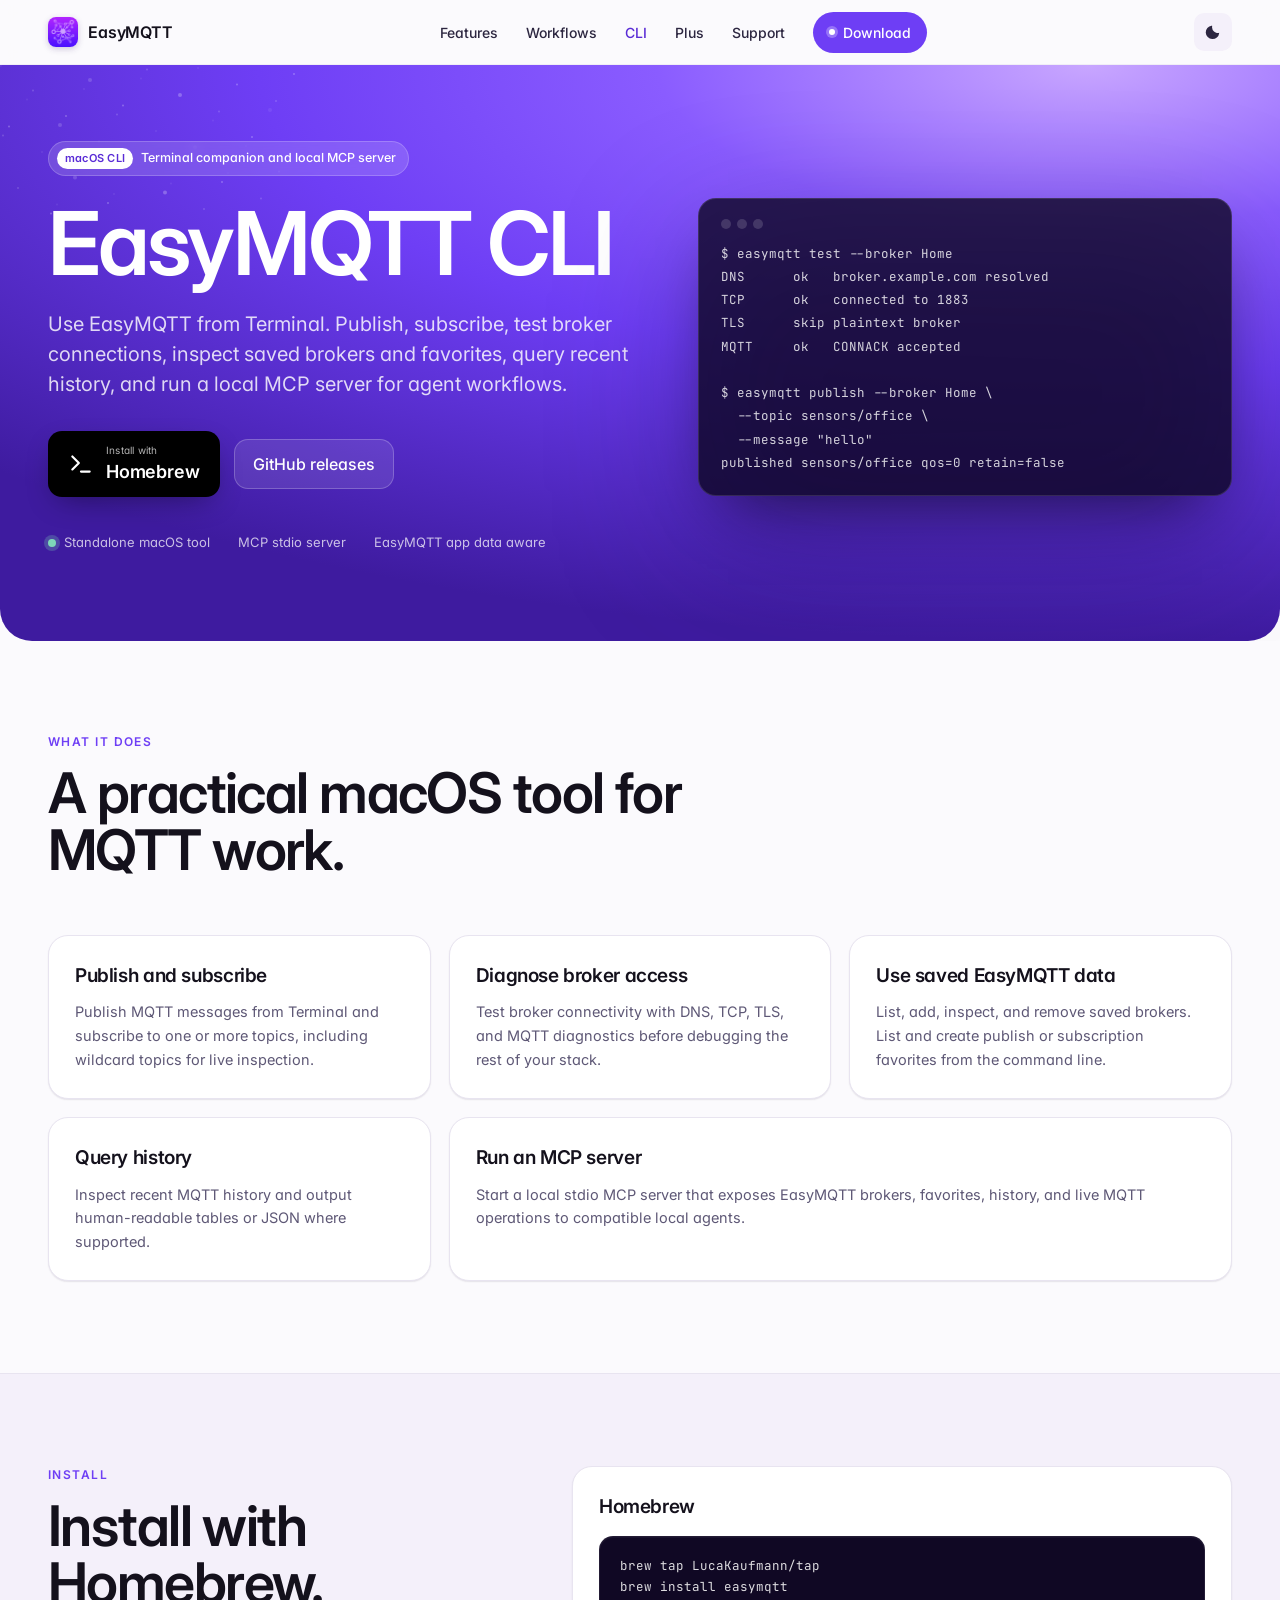
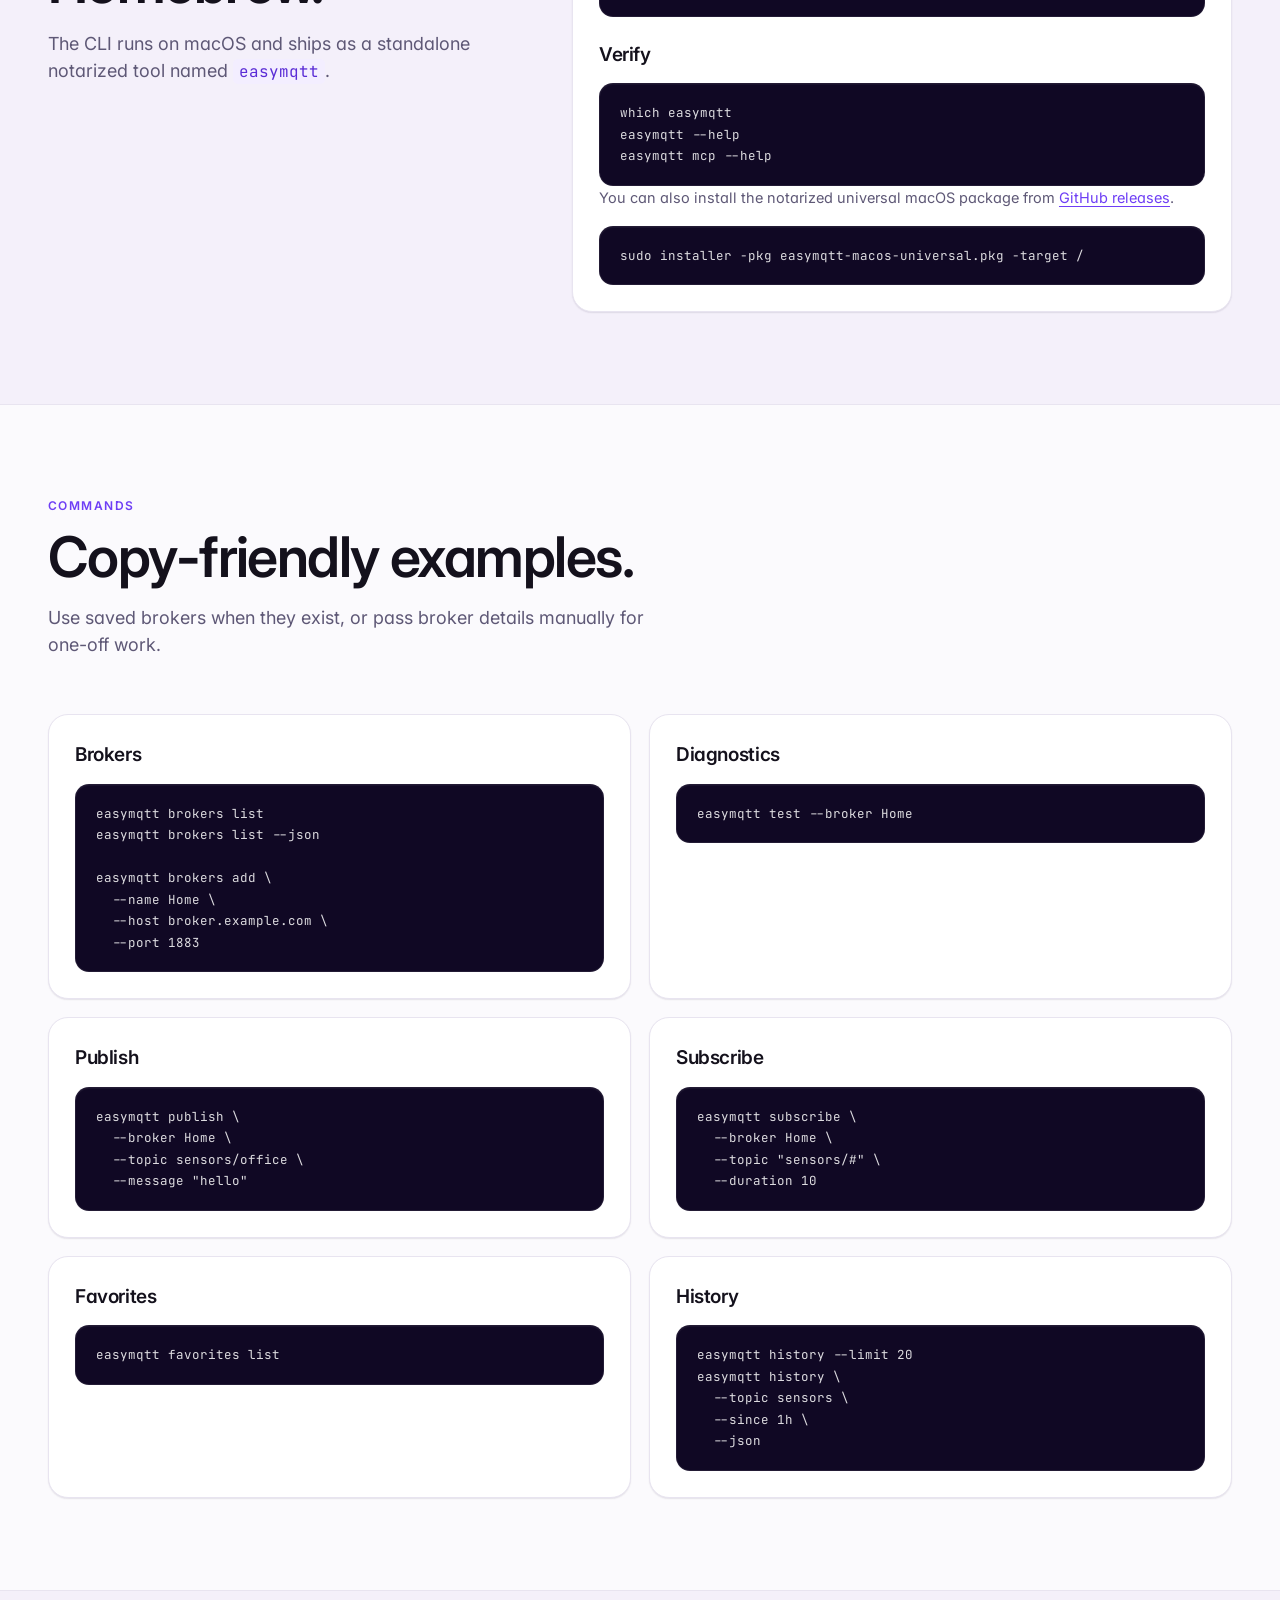
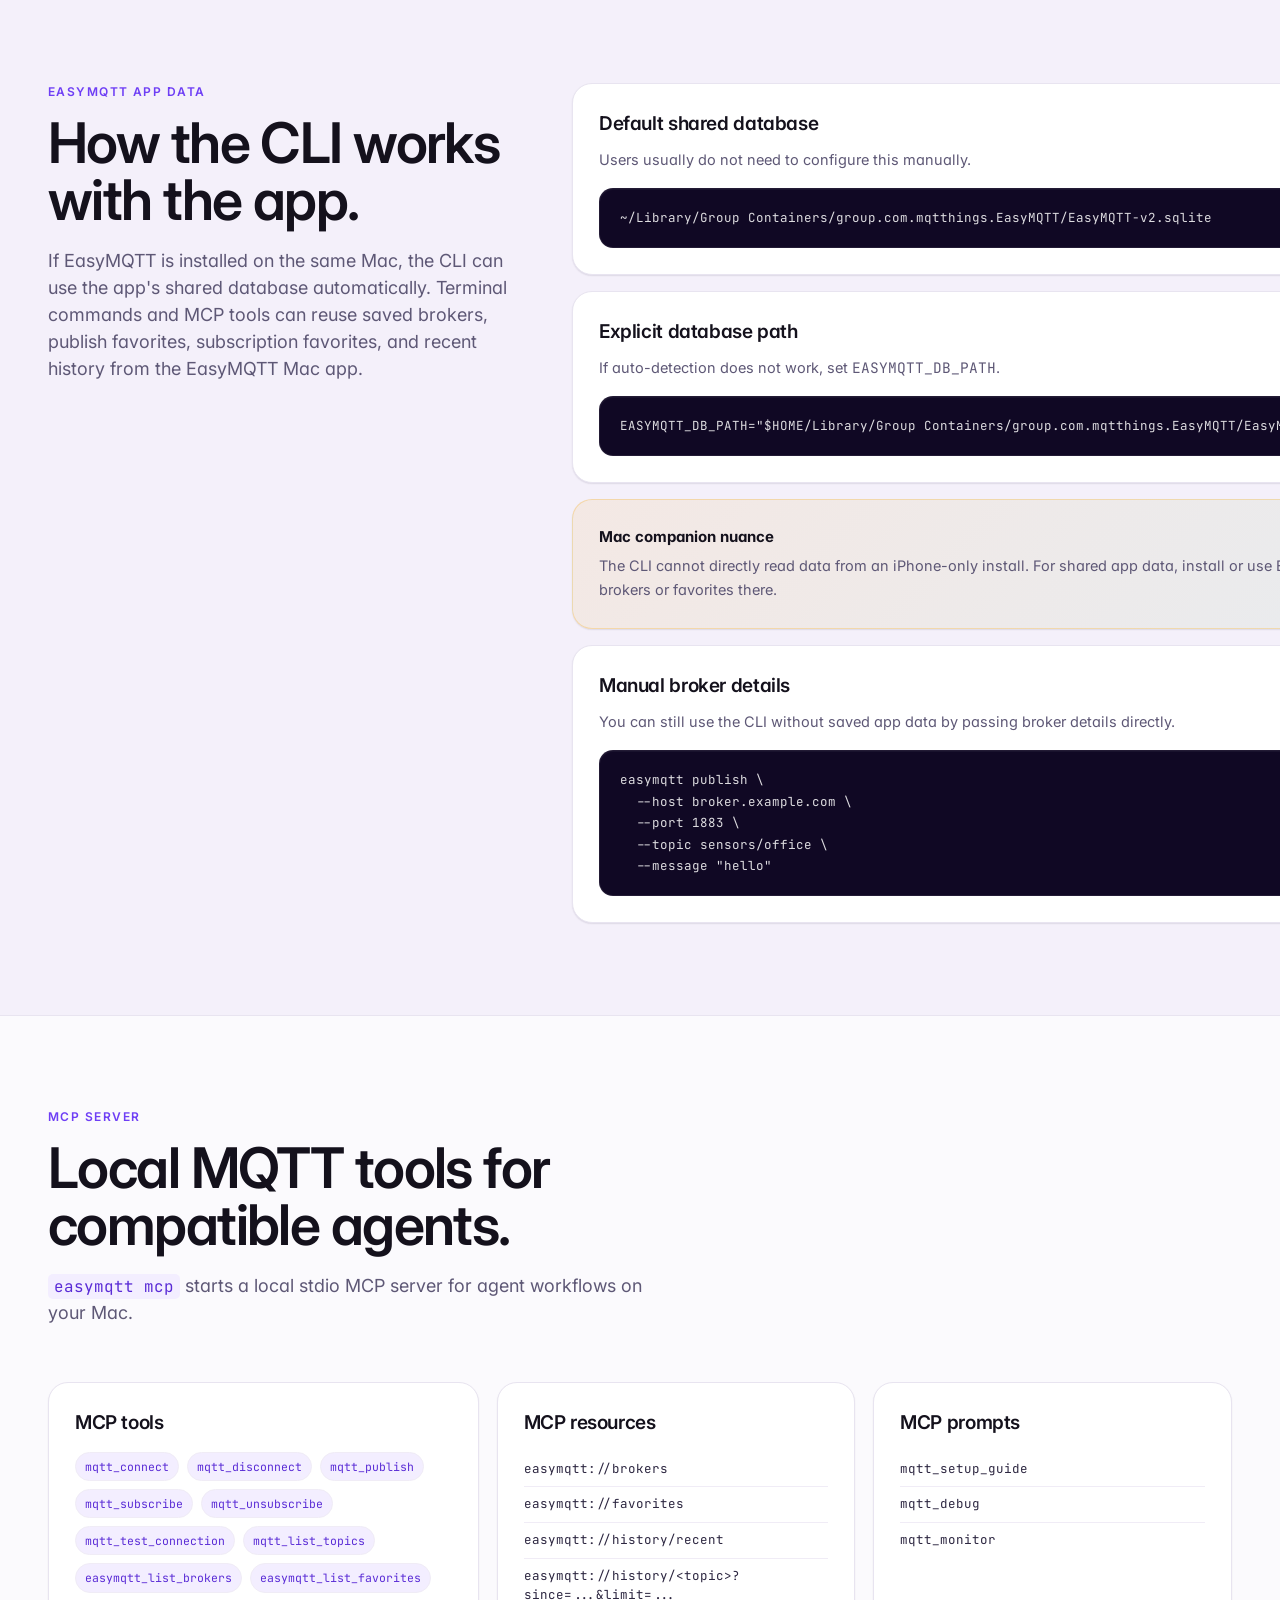
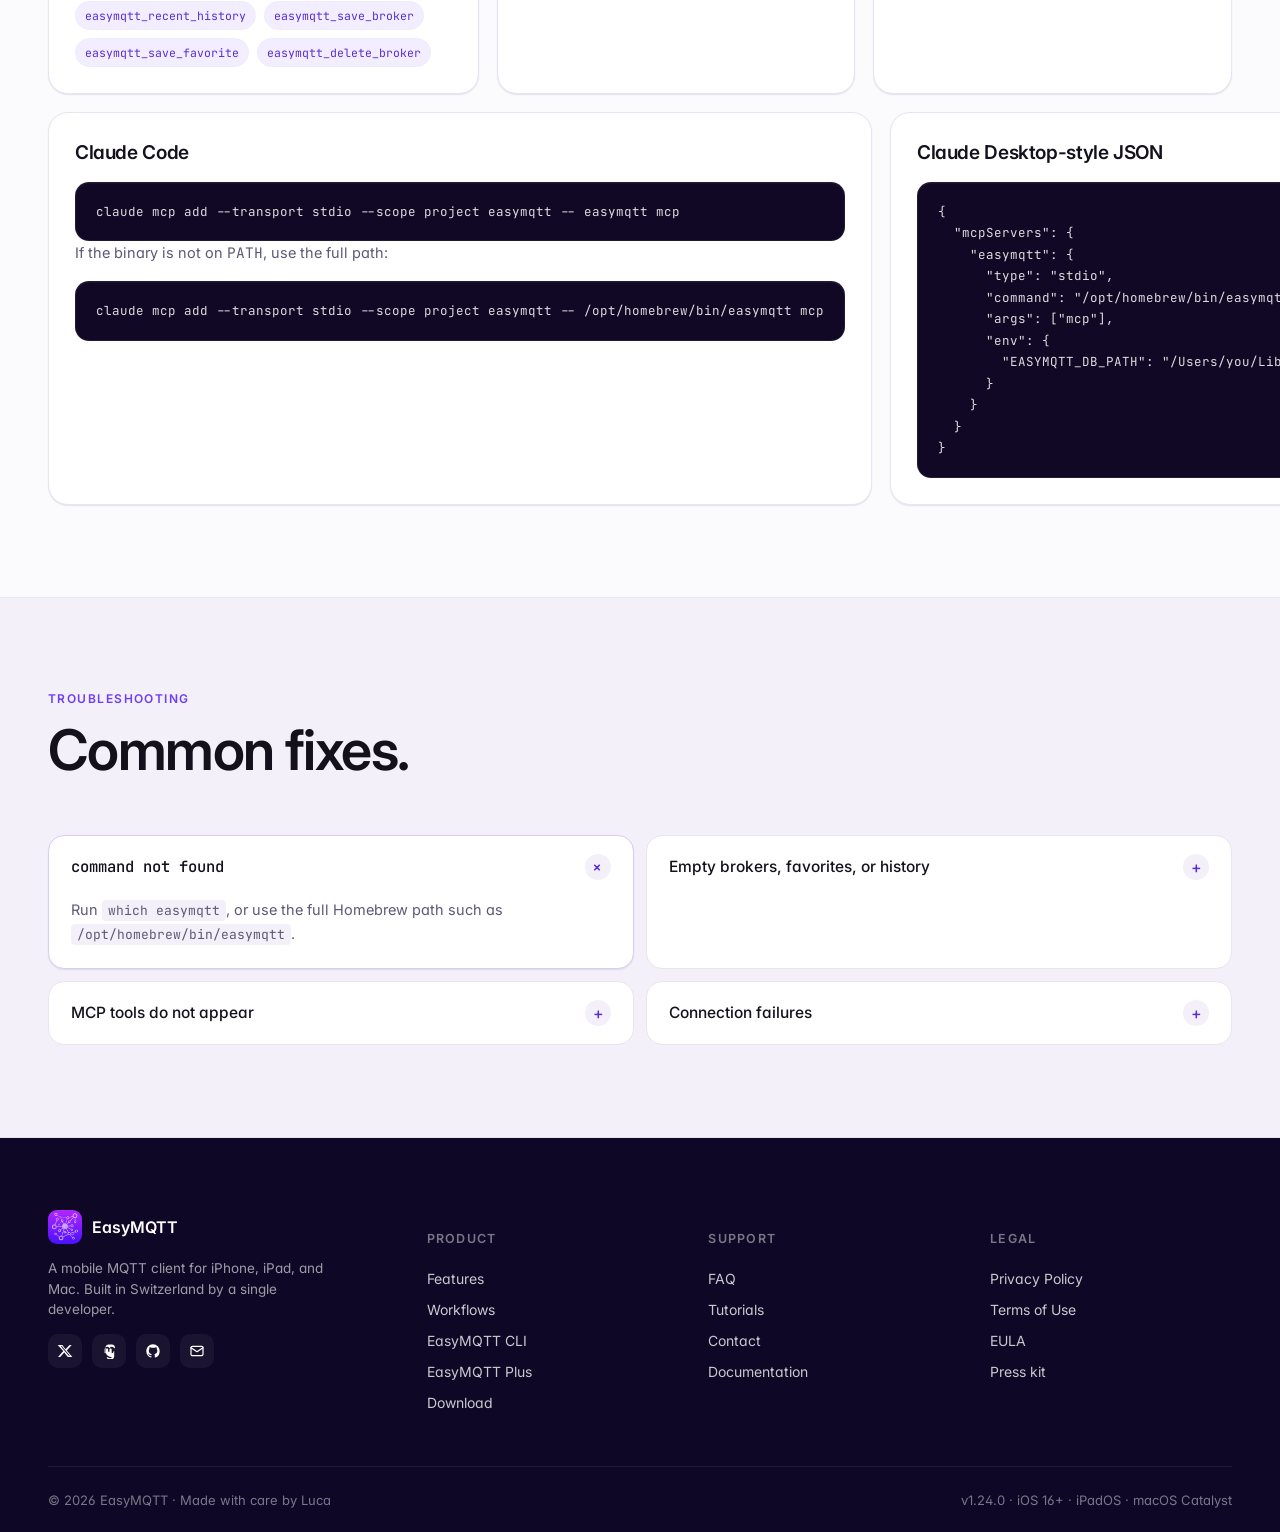
==== cli/index.html @ 59a293ed "Add EasyMQTT CLI page" ====
<!doctype html>
<html lang="en">
<head>
<meta charset="utf-8"/>
<meta name="viewport" content="width=device-width,initial-scale=1"/>
<title>EasyMQTT CLI - Terminal and MCP companion for EasyMQTT</title>
<meta name="description" content="Use EasyMQTT from Terminal on macOS. Install the easymqtt CLI, publish and subscribe, test MQTT brokers, reuse EasyMQTT app data, and run a local MCP server for agent workflows."/>
<meta name="keywords" content="EasyMQTT CLI, easymqtt, MQTT CLI, macOS MQTT command line, MQTT MCP server, Claude MCP, EasyMQTT Mac"/>
<meta name="theme-color" content="#6E3EF5"/>

<meta property="og:title" content="EasyMQTT CLI"/>
<meta property="og:description" content="A macOS command-line companion for EasyMQTT with publish, subscribe, broker diagnostics, app data access, and local MCP server mode."/>
<meta property="og:type" content="website"/>
<meta property="og:url" content="https://easymqtt.app/cli"/>
<meta property="og:image" content="https://easymqtt.app/assets/icon-classic.png"/>
<meta name="twitter:card" content="summary_large_image"/>
<link rel="canonical" href="https://easymqtt.app/cli"/>

<link rel="icon" type="image/png" href="/assets/icon-classic.png"/>
<link rel="apple-touch-icon" href="/assets/icon-classic.png"/>

<link rel="preconnect" href="https://fonts.googleapis.com"/>
<link rel="preconnect" href="https://fonts.gstatic.com" crossorigin/>
<link href="https://fonts.googleapis.com/css2?family=Inter:wght@400;500;600;700&family=Instrument+Serif:ital@0;1&family=JetBrains+Mono:wght@400;500&display=swap" rel="stylesheet"/>

<link rel="stylesheet" href="/styles.css"/>

<script>
  (function(){
    try {
      var saved = localStorage.getItem('emqtt-theme');
      var theme = (saved === 'light' || saved === 'dark')
        ? saved
        : (window.matchMedia && window.matchMedia('(prefers-color-scheme: dark)').matches ? 'dark' : 'light');
      document.documentElement.setAttribute('data-theme', theme);
    } catch (e) {
      document.documentElement.setAttribute('data-theme', 'light');
    }
  })();
</script>

<script type="application/ld+json">
{
  "@context":"https://schema.org",
  "@type":"SoftwareApplication",
  "name":"EasyMQTT CLI",
  "applicationCategory":"DeveloperApplication",
  "operatingSystem":"macOS",
  "url":"https://easymqtt.app/cli",
  "downloadUrl":"https://github.com/LucaKaufmann/easymqtt-cli-releases/releases",
  "softwareHelp":"https://easymqtt.app/cli",
  "isPartOf":{"@type":"SoftwareApplication","name":"EasyMQTT"}
}
</script>
</head>
<body>

<div class="nav">
  <div class="wrap nav-inner">
    <a href="/" class="brand">
      <img src="/assets/icon-classic.png" alt="EasyMQTT"/>
      <span>EasyMQTT</span>
    </a>
    <div class="nav-links" data-nav-links>
      <a href="/#features">Features</a>
      <a href="/#automation">Workflows</a>
      <a href="/cli" aria-current="page">CLI</a>
      <a href="/#plus">Plus</a>
      <a href="/#support">Support</a>
      <a href="https://apps.apple.com/app/easymqtt/id1523099606" class="nav-cta">
        <span class="dot"></span>
        Download
      </a>
    </div>
    <div class="nav-actions">
      <button class="theme-toggle" data-theme-toggle aria-label="Switch theme" title="Switch theme">
        <svg data-icon-sun viewBox="0 0 24 24" fill="none" stroke="currentColor" stroke-width="2" stroke-linecap="round" stroke-linejoin="round"><circle cx="12" cy="12" r="4"/><path d="M12 2v2M12 20v2M4.93 4.93l1.41 1.41M17.66 17.66l1.41 1.41M2 12h2M20 12h2M4.93 19.07l1.41-1.41M17.66 6.34l1.41-1.41"/></svg>
        <svg data-icon-moon viewBox="0 0 24 24" fill="currentColor"><path d="M20.742 13.045a8.088 8.088 0 01-2.077.271c-2.135 0-4.14-.83-5.646-2.336A8.026 8.026 0 0110.73 5.93a7.993 7.993 0 01.21-1.902A.5.5 0 0010.25 3.5a9 9 0 109.994 10.039.5.5 0 00-.502-.494z"/></svg>
      </button>
      <button class="mobile-toggle" data-mobile-toggle aria-label="menu">
        <svg data-icon-menu viewBox="0 0 24 24" fill="none" stroke="currentColor" stroke-width="2" stroke-linecap="round"><path d="M4 7h16M4 12h16M4 17h16"/></svg>
        <svg data-icon-close viewBox="0 0 24 24" fill="none" stroke="currentColor" stroke-width="2" stroke-linecap="round" style="display:none"><path d="M6 6l12 12M6 18L18 6"/></svg>
      </button>
    </div>
  </div>
</div>

<main id="top">
  <section class="hero cli-hero">
    <svg class="hero-stars" data-stars="44" xmlns="http://www.w3.org/2000/svg"></svg>
    <div class="wrap cli-hero-grid">
      <div>
        <div class="eyebrow">
          <span class="pill">macOS CLI</span>
          Terminal companion and local MCP server
        </div>
        <h1>EasyMQTT CLI</h1>
        <p class="hero-sub">
          Use EasyMQTT from Terminal. Publish, subscribe, test broker connections,
          inspect saved brokers and favorites, query recent history, and run a local
          MCP server for agent workflows.
        </p>
        <div class="hero-ctas">
          <a href="#install" class="btn-app-store btn-terminal">
            <svg viewBox="0 0 24 24" fill="none" stroke="currentColor" stroke-width="2" stroke-linecap="round" stroke-linejoin="round"><polyline points="4 17 10 11 4 5"/><line x1="12" y1="19" x2="20" y2="19"/></svg>
            <span>
              <span class="small">Install with</span>
              <span class="big">Homebrew</span>
            </span>
          </a>
          <a href="https://github.com/LucaKaufmann/easymqtt-cli-releases/releases" class="btn-ghost" rel="noopener">GitHub releases</a>
        </div>
        <div class="hero-meta">
          <span><span class="glowdot"></span> Standalone macOS tool</span>
          <span>MCP stdio server</span>
          <span>EasyMQTT app data aware</span>
        </div>
      </div>
      <div class="cli-hero-panel" aria-label="EasyMQTT CLI example">
        <div class="terminal">
          <div class="t-head"><span></span><span></span><span></span></div>
          <pre><code>$ easymqtt test --broker Home
DNS      ok   broker.example.com resolved
TCP      ok   connected to 1883
TLS      skip plaintext broker
MQTT     ok   CONNACK accepted

$ easymqtt publish --broker Home \
  --topic sensors/office \
  --message "hello"
published sensors/office qos=0 retain=false</code></pre>
        </div>
      </div>
    </div>
  </section>

  <section class="cli-section">
    <div class="wrap">
      <div class="section-head">
        <div class="section-kicker">What it does</div>
        <h2 class="section-title">A practical macOS tool for MQTT work.</h2>
      </div>
      <div class="cli-feature-grid">
        <div class="doc-card"><h3>Publish and subscribe</h3><p>Publish MQTT messages from Terminal and subscribe to one or more topics, including wildcard topics for live inspection.</p></div>
        <div class="doc-card"><h3>Diagnose broker access</h3><p>Test broker connectivity with DNS, TCP, TLS, and MQTT diagnostics before debugging the rest of your stack.</p></div>
        <div class="doc-card"><h3>Use saved EasyMQTT data</h3><p>List, add, inspect, and remove saved brokers. List and create publish or subscription favorites from the command line.</p></div>
        <div class="doc-card"><h3>Query history</h3><p>Inspect recent MQTT history and output human-readable tables or JSON where supported.</p></div>
        <div class="doc-card doc-card-wide"><h3>Run an MCP server</h3><p>Start a local stdio MCP server that exposes EasyMQTT brokers, favorites, history, and live MQTT operations to compatible local agents.</p></div>
      </div>
    </div>
  </section>

  <section class="cli-section cli-alt" id="install">
    <div class="wrap cli-two-col">
      <div>
        <div class="section-kicker">Install</div>
        <h2 class="section-title">Install with Homebrew.</h2>
        <p class="section-lede">The CLI runs on macOS and ships as a standalone notarized tool named <code>easymqtt</code>.</p>
      </div>
      <div class="install-card">
        <h3>Homebrew</h3>
        <pre class="code-block"><code>brew tap LucaKaufmann/tap
brew install easymqtt</code></pre>
        <h3>Verify</h3>
        <pre class="code-block"><code>which easymqtt
easymqtt --help
easymqtt mcp --help</code></pre>
        <p>
          You can also install the notarized universal macOS package from
          <a href="https://github.com/LucaKaufmann/easymqtt-cli-releases/releases" rel="noopener">GitHub releases</a>.
        </p>
        <pre class="code-block"><code>sudo installer -pkg easymqtt-macos-universal.pkg -target /</code></pre>
      </div>
    </div>
  </section>

  <section class="cli-section" id="examples">
    <div class="wrap">
      <div class="section-head">
        <div class="section-kicker">Commands</div>
        <h2 class="section-title">Copy-friendly examples.</h2>
        <p class="section-lede">Use saved brokers when they exist, or pass broker details manually for one-off work.</p>
      </div>
      <div class="command-grid">
        <div class="doc-card">
          <h3>Brokers</h3>
          <pre class="code-block"><code>easymqtt brokers list
easymqtt brokers list --json

easymqtt brokers add \
  --name Home \
  --host broker.example.com \
  --port 1883</code></pre>
        </div>
        <div class="doc-card">
          <h3>Diagnostics</h3>
          <pre class="code-block"><code>easymqtt test --broker Home</code></pre>
        </div>
        <div class="doc-card">
          <h3>Publish</h3>
          <pre class="code-block"><code>easymqtt publish \
  --broker Home \
  --topic sensors/office \
  --message "hello"</code></pre>
        </div>
        <div class="doc-card">
          <h3>Subscribe</h3>
          <pre class="code-block"><code>easymqtt subscribe \
  --broker Home \
  --topic "sensors/#" \
  --duration 10</code></pre>
        </div>
        <div class="doc-card">
          <h3>Favorites</h3>
          <pre class="code-block"><code>easymqtt favorites list</code></pre>
        </div>
        <div class="doc-card">
          <h3>History</h3>
          <pre class="code-block"><code>easymqtt history --limit 20
easymqtt history \
  --topic sensors \
  --since 1h \
  --json</code></pre>
        </div>
      </div>
    </div>
  </section>

  <section class="cli-section cli-alt" id="app-data">
    <div class="wrap cli-two-col">
      <div>
        <div class="section-kicker">EasyMQTT app data</div>
        <h2 class="section-title">How the CLI works with the app.</h2>
        <p class="section-lede">
          If EasyMQTT is installed on the same Mac, the CLI can use the app's shared
          database automatically. Terminal commands and MCP tools can reuse saved brokers,
          publish favorites, subscription favorites, and recent history from the EasyMQTT Mac app.
        </p>
      </div>
      <div class="doc-stack">
        <div class="doc-card">
          <h3>Default shared database</h3>
          <p>Users usually do not need to configure this manually.</p>
          <pre class="code-block"><code>~/Library/Group Containers/group.com.mqtthings.EasyMQTT/EasyMQTT-v2.sqlite</code></pre>
        </div>
        <div class="doc-card">
          <h3>Explicit database path</h3>
          <p>If auto-detection does not work, set <code>EASYMQTT_DB_PATH</code>.</p>
          <pre class="code-block"><code>EASYMQTT_DB_PATH="$HOME/Library/Group Containers/group.com.mqtthings.EasyMQTT/EasyMQTT-v2.sqlite" easymqtt brokers list --json</code></pre>
        </div>
        <div class="notice">
          <strong>Mac companion nuance</strong>
          <p>The CLI cannot directly read data from an iPhone-only install. For shared app data, install or use EasyMQTT on the same Mac, open it once, and save brokers or favorites there.</p>
        </div>
        <div class="doc-card">
          <h3>Manual broker details</h3>
          <p>You can still use the CLI without saved app data by passing broker details directly.</p>
          <pre class="code-block"><code>easymqtt publish \
  --host broker.example.com \
  --port 1883 \
  --topic sensors/office \
  --message "hello"</code></pre>
        </div>
      </div>
    </div>
  </section>

  <section class="cli-section" id="mcp">
    <div class="wrap">
      <div class="section-head">
        <div class="section-kicker">MCP server</div>
        <h2 class="section-title">Local MQTT tools for compatible agents.</h2>
        <p class="section-lede"><code>easymqtt mcp</code> starts a local stdio MCP server for agent workflows on your Mac.</p>
      </div>
      <div class="cli-three-col">
        <div class="doc-card">
          <h3>MCP tools</h3>
          <ul class="pill-list">
            <li>mqtt_connect</li>
            <li>mqtt_disconnect</li>
            <li>mqtt_publish</li>
            <li>mqtt_subscribe</li>
            <li>mqtt_unsubscribe</li>
            <li>mqtt_test_connection</li>
            <li>mqtt_list_topics</li>
            <li>easymqtt_list_brokers</li>
            <li>easymqtt_list_favorites</li>
            <li>easymqtt_recent_history</li>
            <li>easymqtt_save_broker</li>
            <li>easymqtt_save_favorite</li>
            <li>easymqtt_delete_broker</li>
          </ul>
        </div>
        <div class="doc-card">
          <h3>MCP resources</h3>
          <ul class="mono-list">
            <li>easymqtt://brokers</li>
            <li>easymqtt://favorites</li>
            <li>easymqtt://history/recent</li>
            <li>easymqtt://history/&lt;topic&gt;?since=...&amp;limit=...</li>
          </ul>
        </div>
        <div class="doc-card">
          <h3>MCP prompts</h3>
          <ul class="mono-list">
            <li>mqtt_setup_guide</li>
            <li>mqtt_debug</li>
            <li>mqtt_monitor</li>
          </ul>
        </div>
      </div>

      <div class="mcp-setup">
        <div class="doc-card">
          <h3>Claude Code</h3>
          <pre class="code-block"><code>claude mcp add --transport stdio --scope project easymqtt -- easymqtt mcp</code></pre>
          <p>If the binary is not on <code>PATH</code>, use the full path:</p>
          <pre class="code-block"><code>claude mcp add --transport stdio --scope project easymqtt -- /opt/homebrew/bin/easymqtt mcp</code></pre>
        </div>
        <div class="doc-card">
          <h3>Claude Desktop-style JSON</h3>
          <pre class="code-block"><code>{
  "mcpServers": {
    "easymqtt": {
      "type": "stdio",
      "command": "/opt/homebrew/bin/easymqtt",
      "args": ["mcp"],
      "env": {
        "EASYMQTT_DB_PATH": "/Users/you/Library/Group Containers/group.com.mqtthings.EasyMQTT/EasyMQTT-v2.sqlite"
      }
    }
  }
}</code></pre>
        </div>
      </div>
    </div>
  </section>

  <section class="cli-section cli-alt" id="troubleshooting">
    <div class="wrap">
      <div class="section-head">
        <div class="section-kicker">Troubleshooting</div>
        <h2 class="section-title">Common fixes.</h2>
      </div>
      <div class="trouble-grid">
        <details class="faq-item" open>
          <summary><span><code>command not found</code></span><span class="plus">+</span></summary>
          <div class="body">Run <code>which easymqtt</code>, or use the full Homebrew path such as <code>/opt/homebrew/bin/easymqtt</code>.</div>
        </details>
        <details class="faq-item">
          <summary><span>Empty brokers, favorites, or history</span><span class="plus">+</span></summary>
          <div class="body">Open EasyMQTT on the Mac and save data there, or set <code>EASYMQTT_DB_PATH</code> to the shared database path.</div>
        </details>
        <details class="faq-item">
          <summary><span>MCP tools do not appear</span><span class="plus">+</span></summary>
          <div class="body">Restart the MCP client or verify the server with that client's MCP status command.</div>
        </details>
        <details class="faq-item">
          <summary><span>Connection failures</span><span class="plus">+</span></summary>
          <div class="body">Run <code>easymqtt test --broker &lt;name&gt;</code> or pass manual broker details with <code>--host</code>, <code>--port</code>, <code>--tls</code>, <code>--username</code>, and <code>--password</code>.</div>
        </details>
      </div>
    </div>
  </section>
</main>

<footer>
  <div class="wrap">
    <div class="foot-grid">
      <div>
        <div class="foot-brand">
          <img src="/assets/icon-classic.png" alt=""/>
          <span>EasyMQTT</span>
        </div>
        <p class="foot-tag">A mobile MQTT client for iPhone, iPad, and Mac. Built in Switzerland by a single developer.</p>
        <div class="socials">
          <a href="#" aria-label="X"><svg viewBox="0 0 24 24" fill="currentColor"><path d="M18.9 3H22l-7.3 8.4L23 21h-6.9l-5.2-6.8L4.7 21H1.6l7.8-9L1 3h7l4.7 6.2L18.9 3zm-1.2 16.2h1.7L7.4 4.7H5.6l12.1 14.5z"/></svg></a>
          <a href="#" aria-label="Mastodon"><svg viewBox="0 0 24 24" fill="currentColor"><path d="M21 7.5c0-3.4-2.2-4.4-2.2-4.4-1.1-.5-3-.7-4.9-.7h0c-2 0-3.8.2-4.9.7 0 0-2.2 1-2.2 4.4v5.4c0 3.3 2 6.6 6.2 7.7 1.3.3 2.5.4 3.2.4-.1.8-.8 1.6-2.3 1.7-1.9.2-3.2-.8-3.4-1.4h-2c.2 1.9 2.1 3.7 5.3 3.7 3.5 0 6-2 6-5V7.5zm-3 7.6h-2v-5c0-1.3-.5-1.9-1.6-1.9s-1.7.7-1.7 2V13h-2V10.2c0-1.3-.6-2-1.7-2s-1.6.6-1.6 1.9v5h-2V10c0-1.3.4-2.4 1-3.2.8-.7 1.7-1.1 2.8-1.1 1.3 0 2.3.5 3 1.5l.5 1 .5-1c.7-1 1.7-1.5 3-1.5 1.2 0 2.1.4 2.8 1.1.7.8 1 1.9 1 3.2z"/></svg></a>
          <a href="#" aria-label="GitHub"><svg viewBox="0 0 24 24" fill="currentColor"><path d="M12 2C6.5 2 2 6.6 2 12.2c0 4.5 2.9 8.3 6.8 9.6.5.1.7-.2.7-.5v-1.7c-2.8.6-3.4-1.4-3.4-1.4-.5-1.2-1.1-1.5-1.1-1.5-.9-.6.1-.6.1-.6 1 .1 1.5 1.1 1.5 1.1.9 1.6 2.4 1.1 3 .9.1-.7.4-1.1.6-1.4-2.2-.3-4.5-1.1-4.5-5 0-1.1.4-2 1-2.7-.1-.3-.4-1.3.1-2.7 0 0 .8-.3 2.8 1a9.4 9.4 0 015 0c1.9-1.3 2.8-1 2.8-1 .5 1.4.2 2.4.1 2.7.6.7 1 1.6 1 2.7 0 3.9-2.3 4.7-4.5 5 .4.3.7.9.7 1.9v2.8c0 .3.2.6.7.5A10.1 10.1 0 0022 12.2C22 6.6 17.5 2 12 2z"/></svg></a>
          <a href="mailto:hello@easymqtt.app" aria-label="Mail"><svg viewBox="0 0 24 24" fill="none" stroke="currentColor" stroke-width="1.8" stroke-linecap="round" stroke-linejoin="round"><rect x="3" y="5" width="18" height="14" rx="2"/><path d="M3 7l9 6 9-6"/></svg></a>
        </div>
      </div>
      <div>
        <h5>Product</h5>
        <a href="/#features">Features</a>
        <a href="/#automation">Workflows</a>
        <a href="/cli">EasyMQTT CLI</a>
        <a href="/#plus">EasyMQTT Plus</a>
        <a href="https://apps.apple.com/app/easymqtt/id1523099606">Download</a>
      </div>
      <div>
        <h5>Support</h5>
        <a href="/#support">FAQ</a>
        <a href="/#support">Tutorials</a>
        <a href="mailto:support@easymqtt.app">Contact</a>
        <a href="#">Documentation</a>
      </div>
      <div>
        <h5>Legal</h5>
        <a href="#">Privacy Policy</a>
        <a href="#">Terms of Use</a>
        <a href="#">EULA</a>
        <a href="#">Press kit</a>
      </div>
    </div>
    <div class="foot-bottom">
      <span>&copy; 2026 EasyMQTT · Made with care by Luca</span>
      <span>v1.24.0 · iOS 16+ · iPadOS · macOS Catalyst</span>
    </div>
  </div>
</footer>

<script>
(function(){
  'use strict';

  document.querySelectorAll('[data-stars]').forEach(function(svg){
    var count = parseInt(svg.getAttribute('data-stars'), 10) || 40;
    var parts = [];
    for (var i = 0; i < count; i++){
      var cx = (i * 73) % 100;
      var cy = (i * 131) % 100;
      var r = (i % 5 === 0) ? 2 : 1;
      var opacity = ((i % 3) * 0.25) + 0.2;
      parts.push('<circle cx="' + cx + '%" cy="' + cy + '%" r="' + r + '" fill="white" opacity="' + opacity + '"/>');
    }
    svg.innerHTML = parts.join('');
  });

  var themeBtn = document.querySelector('[data-theme-toggle]');
  var mobileBtn = document.querySelector('[data-mobile-toggle]');
  var navLinks = document.querySelector('[data-nav-links]');

  if (themeBtn){
    var sunIcon = themeBtn.querySelector('[data-icon-sun]');
    var moonIcon = themeBtn.querySelector('[data-icon-moon]');
    function applyTheme(theme){
      document.documentElement.setAttribute('data-theme', theme);
      try { localStorage.setItem('emqtt-theme', theme); } catch (e) {}
      sunIcon.style.display = theme === 'dark' ? '' : 'none';
      moonIcon.style.display = theme === 'dark' ? 'none' : '';
      var next = theme === 'dark' ? 'light' : 'dark';
      themeBtn.setAttribute('aria-label', 'Switch to ' + next + ' mode');
      themeBtn.setAttribute('title', 'Switch to ' + next + ' mode');
    }
    themeBtn.addEventListener('click', function(){
      var current = document.documentElement.getAttribute('data-theme') || 'light';
      applyTheme(current === 'dark' ? 'light' : 'dark');
    });
    applyTheme(document.documentElement.getAttribute('data-theme') || 'light');
  }

  if (mobileBtn && navLinks){
    var menuIcon = mobileBtn.querySelector('[data-icon-menu]');
    var closeIcon = mobileBtn.querySelector('[data-icon-close]');
    function setMenuOpen(open){
      navLinks.classList.toggle('open', open);
      menuIcon.style.display = open ? 'none' : '';
      closeIcon.style.display = open ? '' : 'none';
    }
    mobileBtn.addEventListener('click', function(){
      setMenuOpen(!navLinks.classList.contains('open'));
    });
    navLinks.addEventListener('click', function(){ setMenuOpen(false); });
  }
})();
</script>

</body>
</html>
---- styles.css ----
/* EasyMQTT promo page */
:root{
  --ink:#14111C;
  --ink-2:#2C2640;
  --muted:#5E5876;
  --muted-2:#8A849E;
  --line:#E8E4F0;
  --line-2:#F0ECF6;
  --bg:#FBFAFD;
  --bg-2:#F4F0FA;
  --card:#FFFFFF;
  --nav-bg: rgba(251,250,253,.72);
  --nav-border: rgba(232,228,240,.6);
  --terminal-bg: rgba(255,255,255,.04);
  --terminal-border: rgba(255,255,255,.1);
  --shortcut-card-bg: #ffffff;
  --purple-50:#F3EEFF;
  --purple-100:#E4D8FF;
  --purple-300:#B59BFF;
  --purple-500:#8A5CFF;
  --purple-600:#6E3EF5;
  --purple-700:#5A2CD6;
  --purple-900:#2E1466;
  --peach:#F2B199;
  --peach-2:#E89077;
  --mint:#7ED7B8;
  --amber:#F5B849;
  --grad-hero: radial-gradient(120% 100% at 85% 0%, #C8A6FF 0%, #8A5CFF 28%, #6E3EF5 54%, #3E1B9F 100%);
  --shadow-sm: 0 1px 2px rgba(26,18,54,.06), 0 1px 1px rgba(26,18,54,.04);
  --shadow-md: 0 8px 24px -12px rgba(46,20,102,.18), 0 2px 6px rgba(46,20,102,.08);
  --shadow-lg: 0 30px 60px -30px rgba(46,20,102,.35), 0 12px 24px -16px rgba(46,20,102,.22);
  --shadow-xl: 0 50px 100px -40px rgba(46,20,102,.55), 0 20px 40px -20px rgba(46,20,102,.3);
  --radius: 18px;
  --radius-sm: 12px;
  --radius-lg: 28px;
}

[data-theme="dark"]{
  --ink:#F2EEFF;
  --ink-2:#D4CCE6;
  --muted:#9C95B5;
  --muted-2:#7B748F;
  --line:#2A2140;
  --line-2:#20183A;
  --bg:#0B0718;
  --bg-2:#140B2A;
  --card:#160D2E;
  --nav-bg: rgba(11,7,24,.72);
  --nav-border: rgba(42,33,64,.6);
  --purple-50:#241344;
  --terminal-bg: rgba(255,255,255,.03);
  --terminal-border: rgba(255,255,255,.08);
  --shortcut-card-bg: #1C1339;
  --shadow-sm: 0 1px 2px rgba(0,0,0,.3), 0 1px 1px rgba(0,0,0,.2);
  --shadow-md: 0 8px 24px -12px rgba(0,0,0,.5), 0 2px 6px rgba(0,0,0,.3);
  --shadow-lg: 0 30px 60px -30px rgba(0,0,0,.7), 0 12px 24px -16px rgba(0,0,0,.5);
}
[data-theme="dark"] .nav{background: var(--nav-bg); border-bottom-color: var(--nav-border)}
[data-theme="dark"] .feat,
[data-theme="dark"] .case,
[data-theme="dark"] .article-card,
[data-theme="dark"] .faq-item,
[data-theme="dark"] .support-side,
[data-theme="dark"] .post{background: var(--card); border-color: var(--line)}
[data-theme="dark"] .feat:hover,
[data-theme="dark"] .article-card:hover,
[data-theme="dark"] .post:hover{border-color:#3A2A60}
[data-theme="dark"] .faq-item[open]{border-color:#3A2A60}
[data-theme="dark"] .faq-item summary .plus{background: var(--bg-2); color:var(--purple-300)}
[data-theme="dark"] .faq-item .body code,
[data-theme="dark"] .article-card code{background: var(--bg-2); color: var(--purple-300)}
[data-theme="dark"] .features,
[data-theme="dark"] .usecases,
[data-theme="dark"] .blog,
[data-theme="dark"] .plus{background: var(--bg)}
[data-theme="dark"] .support{background: var(--bg-2)}
[data-theme="dark"] .platforms{background: var(--bg-2); border-color: var(--line)}
[data-theme="dark"] .strip{background: var(--card); border-color: var(--line)}
[data-theme="dark"] .stats{background: var(--bg); border-color: var(--line)}
[data-theme="dark"] .stat .num{color: var(--ink)}
[data-theme="dark"] .support-tabs{background: var(--card); border-color: var(--line)}
[data-theme="dark"] .support-tabs button.active{background: var(--purple-600); color:#fff}
[data-theme="dark"] .feat-phone{border-color: var(--line); background:#000}
[data-theme="dark"] .shortcut-card{background: var(--shortcut-card-bg); color: var(--ink)}
[data-theme="dark"] .shortcut-card .sub{color: var(--muted)}
[data-theme="dark"] .support-side .row{border-color: var(--line-2)}
[data-theme="dark"] .support-side .row .ico{background: var(--bg-2); color: var(--purple-300)}
[data-theme="dark"] .case .ico{background: var(--bg-2); color: var(--purple-300)}
[data-theme="dark"] .post .chip{background: var(--bg-2); color: var(--purple-300)}
[data-theme="dark"] .section-kicker{color: var(--purple-300)}
[data-theme="dark"] .case ul li{border-color: var(--line-2)}
[data-theme="dark"] .case ul li span:last-child{color: var(--muted-2)}
[data-theme="dark"] .plus-card{
  background: linear-gradient(135deg, #1E1240 0%, #3B1E2A 100%);
  border-color: var(--line);
}
[data-theme="dark"] .plus-card .sub{color: var(--ink-2)}
[data-theme="dark"] .plus-list .item svg{color: var(--purple-300)}
[data-theme="dark"] .plus-list .item span{color: var(--muted)}
[data-theme="dark"] .nav-links a{color: var(--ink-2)}
[data-theme="dark"] .nav-links a:hover{color: var(--purple-300)}
[data-theme="dark"] .tweaks{background: var(--card); border-color: var(--line); color: var(--ink)}
[data-theme="dark"] .tweaks h4 button,
[data-theme="dark"] .tweaks select{background: var(--bg-2); color: var(--ink); border-color: var(--line)}
[data-theme="dark"] .swatch{border-color: var(--card); box-shadow:0 0 0 1px var(--line)}
[data-theme="dark"] .swatch.active{box-shadow:0 0 0 2px var(--purple-300)}
[data-theme="dark"] .btn-ghost{background: var(--card); color: var(--ink); border-color: var(--line)}
[data-theme="dark"] .mobile-toggle{background: var(--bg-2); color: var(--ink)}
[data-theme="dark"] .nav-links.open{background: var(--card); border-bottom-color: var(--line)}
[data-theme="dark"] .theme-toggle{background: var(--bg-2); color: var(--ink); border-color: var(--line)}
[data-theme="dark"] body{color-scheme: dark}

*{box-sizing:border-box}
html,body{margin:0;padding:0}
html{scroll-behavior:smooth}
body{
  font-family: 'Inter', -apple-system, BlinkMacSystemFont, 'Segoe UI', sans-serif;
  background: var(--bg);
  color: var(--ink);
  -webkit-font-smoothing: antialiased;
  font-feature-settings: "ss01","cv11";
  line-height: 1.5;
  overflow-x: hidden;
}

a{color:inherit;text-decoration:none}
button{font-family:inherit;cursor:pointer;border:0;background:none;color:inherit}

.mono{font-family:'JetBrains Mono', ui-monospace, 'SF Mono', Menlo, monospace;}

/* Display type */
.display{
  font-family: 'Instrument Serif', 'Instrument Sans', Inter, serif;
  font-weight: 400;
  letter-spacing: -0.02em;
  line-height: 0.98;
}
h1,h2,h3,h4{margin:0;letter-spacing:-0.02em;}
h1{font-weight:600;line-height:1.04}
h2{font-weight:600;line-height:1.08}
h3{font-weight:600}

/* Layout */
.wrap{max-width:1240px;margin:0 auto;padding:0 28px}
@media (max-width:640px){.wrap{padding:0 18px}}

/* NAV */
.nav{
  position:sticky; top:0; z-index:50;
  backdrop-filter: blur(18px) saturate(140%);
  -webkit-backdrop-filter: blur(18px) saturate(140%);
  background: rgba(251,250,253,.72);
  border-bottom: 1px solid rgba(232,228,240,.6);
}
.nav-inner{display:flex;align-items:center;justify-content:space-between;height:64px}
.brand{display:flex;align-items:center;gap:10px;font-weight:600;font-size:16px;letter-spacing:-0.01em}
.brand img{width:30px;height:30px;border-radius:8px;box-shadow:0 2px 6px rgba(46,20,102,.22)}
.nav-links{display:flex;gap:28px;align-items:center}
.nav-links a{font-size:14px;color:var(--ink-2);font-weight:500}
.nav-links a:hover{color:var(--purple-700)}
.nav-cta{
  display:inline-flex;align-items:center;gap:8px;
  background:var(--purple-600); color:#fff !important; padding:10px 16px;
  border-radius: 999px; font-size:13.5px; font-weight:600;
  transition: transform .15s ease, background .15s ease;
}
.nav-cta:hover{background:var(--purple-700);transform:translateY(-1px)}
.nav-cta .dot{width:6px;height:6px;border-radius:50%;background:#fff;box-shadow:0 0 0 3px rgba(255,255,255,.28)}
.mobile-toggle{display:none}
.nav-actions{display:flex;align-items:center;gap:8px}
.theme-toggle{
  display:inline-flex;align-items:center;justify-content:center;
  width:38px;height:38px;border-radius:10px;
  background:var(--bg-2);color:var(--ink-2);
  border:1px solid transparent;
  transition: all .18s ease;
  cursor:pointer;
}
.theme-toggle:hover{color:var(--purple-700);transform:translateY(-1px)}
.theme-toggle svg{width:18px;height:18px}
[data-theme="dark"] .theme-toggle:hover{color:var(--purple-300)}
@media (max-width:820px){
  .nav-links{display:none}
  .nav-links.open{display:flex;position:absolute;top:64px;left:0;right:0;background:#fff;flex-direction:column;padding:16px 24px;border-bottom:1px solid var(--line);gap:14px}
  .mobile-toggle{display:inline-flex;align-items:center;justify-content:center;width:38px;height:38px;border-radius:10px;background:var(--bg-2)}
}

/* HERO */
.hero{
  position:relative;
  background: var(--grad-hero);
  color:#fff;
  padding: 64px 0 100px;
  overflow: hidden;
  border-bottom-left-radius: 32px;
  border-bottom-right-radius: 32px;
}
.hero-stars{position:absolute;inset:0;pointer-events:none;opacity:.35;mix-blend-mode:screen}
.hero-grid{
  display:grid; grid-template-columns: 1.05fr 1fr; gap: 48px; align-items:center;
}
@media (max-width:960px){.hero-grid{grid-template-columns:1fr;gap:48px}}

.eyebrow{
  display:inline-flex;align-items:center;gap:8px;
  background:rgba(255,255,255,.14); backdrop-filter: blur(6px);
  padding:6px 12px 6px 8px; border-radius:999px;
  font-size:12.5px; font-weight:500; letter-spacing:0;
  border:1px solid rgba(255,255,255,.2);
}
.eyebrow .pill{background:#fff;color:var(--purple-700);padding:2px 8px;border-radius:999px;font-weight:600;font-size:11px;letter-spacing:.02em;white-space:nowrap}

.hero h1{
  font-size: clamp(44px, 7vw, 88px);
  font-weight: 600;
  letter-spacing:-0.035em;
  margin: 22px 0 18px;
}
.hero h1 .serif{
  font-family:'Instrument Serif', serif;
  font-weight:400;
  font-style:italic;
  letter-spacing:-0.01em;
}
.hero-sub{font-size: clamp(17px, 1.6vw, 20px); color:rgba(255,255,255,.82); max-width: 520px; margin-bottom: 32px}

.hero-ctas{display:flex;gap:14px;align-items:center;flex-wrap:wrap}
.btn-app-store{
  display:inline-flex;align-items:center;gap:12px;
  background:#000;color:#fff;padding:12px 20px;border-radius:14px;
  box-shadow: 0 10px 30px -10px rgba(0,0,0,.45);
  transition: transform .15s ease;
}
.btn-app-store:hover{transform:translateY(-1px)}
.btn-app-store svg{width:26px;height:26px}
.btn-app-store .small{font-size:10px;display:block;color:rgba(255,255,255,.7);letter-spacing:.02em}
.btn-app-store .big{font-size:18px;font-weight:600;letter-spacing:-0.01em}
.btn-ghost{
  display:inline-flex;align-items:center;gap:8px;
  padding:12px 18px; border-radius:14px;
  background: rgba(255,255,255,.1); color:#fff;
  border:1px solid rgba(255,255,255,.22);
  font-weight:500;
}
.btn-ghost:hover{background:rgba(255,255,255,.16)}
.btn-ghost svg{width:16px;height:16px;flex-shrink:0}
.btn-ghost-sm{padding:10px 16px;font-size:13.5px;border-radius:12px}
.btn-ghost-sm svg{width:14px;height:14px}
.nav-cta svg, .arrow-sm svg{width:14px;height:14px}
.arrow-sm{display:inline-flex;align-items:center}

.hero-meta{display:flex;gap:28px;margin-top:36px;color:rgba(255,255,255,.72);font-size:13px;flex-wrap:wrap}
.hero-meta span{display:inline-flex;align-items:center;gap:8px}
.hero-meta svg{width:14px;height:14px}

/* Hero visual */
.hero-visual{position:relative;min-height:520px}
.phone-float{
  position:relative; width: 100%; max-width: 360px; margin: 0 auto;
  filter: drop-shadow(0 50px 80px rgba(20,10,60,.45));
}
.phone-float img{width:100%;display:block}
.ticker-card{
  position:absolute;
  background:rgba(20,10,50,.55);
  backdrop-filter: blur(14px) saturate(140%);
  -webkit-backdrop-filter: blur(14px) saturate(140%);
  border: 1px solid rgba(255,255,255,.12);
  border-radius: 16px;
  padding: 14px 16px;
  color:#fff;
  font-size: 12px;
  box-shadow: 0 20px 40px -20px rgba(0,0,0,.5);
  min-width: 260px;
}
.ticker-card .t-row{display:flex;justify-content:space-between;align-items:baseline;gap:14px}
.ticker-card .t-topic{font-family:'JetBrains Mono',monospace;font-size:11.5px;color:rgba(255,255,255,.75)}
.ticker-card .t-val{font-weight:600;font-size:14px;color:#fff}
.ticker-card .t-label{font-size:10.5px;color:rgba(255,255,255,.6);letter-spacing:.06em;text-transform:uppercase;margin-bottom:6px;display:flex;align-items:center;gap:6px}
.ticker-card .live{width:6px;height:6px;border-radius:50%;background:#7ED7B8;box-shadow:0 0 0 3px rgba(126,215,184,.25);animation:pulse 1.4s ease-in-out infinite}
@keyframes pulse{0%,100%{opacity:1}50%{opacity:.35}}

.hero-float-1{top:8%;left:-8%}
.hero-float-2{bottom:12%;right:-6%}
.hero-float-3{top:48%;right:-18%}
@media (max-width:960px){
  .hero-float-1{left:-4%}
  .hero-float-2{right:-4%;bottom:2%}
  .hero-float-3{display:none}
}

/* Press / social proof strip */
.strip{
  background:#fff; border-bottom:1px solid var(--line-2);
  padding: 18px 0;
}
.strip-inner{display:flex;align-items:center;gap:32px;flex-wrap:wrap;justify-content:space-between;color:var(--muted);font-size:13px}
.strip-stars{color:var(--amber);letter-spacing:1px;font-size:14px}

/* SECTIONS */
section{padding: 100px 0}
@media (max-width:720px){section{padding:72px 0}}
.section-head{max-width:760px;margin-bottom:56px}
.section-kicker{font-size:12px;font-weight:600;letter-spacing:.12em;text-transform:uppercase;color:var(--purple-600);margin-bottom:14px}
.section-title{font-size:clamp(32px,4.6vw,56px);font-weight:600;letter-spacing:-0.028em;line-height:1.02}
.section-title .serif{font-family:'Instrument Serif',serif;font-weight:400;font-style:italic}
.section-lede{font-size:18px;color:var(--muted);max-width:620px;margin-top:18px}

/* Feature grid */
.features{background:var(--bg)}
.feat-grid{display:grid;grid-template-columns: repeat(12,1fr); gap:20px}
.feat{
  grid-column: span 6;
  background: var(--card);
  border: 1px solid var(--line);
  border-radius: var(--radius-lg);
  padding: 34px;
  position:relative;
  overflow:hidden;
  transition: transform .25s ease, box-shadow .25s ease, border-color .25s ease;
}
.feat:hover{transform:translateY(-2px); box-shadow: var(--shadow-md); border-color:#DCD3ED}
.feat.wide{grid-column: span 12}
.feat.third{grid-column: span 4}
.feat h3{font-size:24px;margin-bottom:10px}
.feat p{color:var(--muted);font-size:15.5px;margin:0 0 20px;max-width:420px}
.feat .tag{
  display:inline-flex;align-items:center;gap:6px;
  font-size:11.5px;font-weight:600;letter-spacing:.06em;text-transform:uppercase;
  color:var(--purple-600); margin-bottom:10px
}
.feat .tag .dot{width:6px;height:6px;border-radius:50%;background:currentColor}
.feat-visual{margin-top:24px;position:relative}
@media (max-width:860px){
  .feat,.feat.wide,.feat.third{grid-column: span 12}
}

/* Phone in feature card */
.feat-phone{
  width:100%; max-width:300px; margin:0 auto;
  border-radius: 42px;
  overflow:hidden;
  border: 1px solid var(--line);
  box-shadow: var(--shadow-lg);
  background:#fff;
  aspect-ratio: 9 / 19.5;
  position:relative;
}
.feat-phone img{width:100%;display:block}

/* Automation spotlight */
.spotlight{
  background: linear-gradient(180deg, #1A0D3E 0%, #0E0725 100%);
  color:#fff;
  border-radius: 40px;
  padding: 80px 56px;
  position:relative;
  overflow:hidden;
  margin: 0 28px;
}
@media (max-width:720px){.spotlight{padding:48px 24px; border-radius:28px;margin:0 18px}}
.spotlight h2{color:#fff;font-size:clamp(32px,4.2vw,52px)}
.spotlight .section-kicker{color:var(--peach)}
.spotlight .section-lede{color:rgba(255,255,255,.7)}
.spot-grid{display:grid;grid-template-columns:1.1fr 1fr;gap:48px;align-items:center;margin-top:48px}
@media (max-width:860px){.spot-grid{grid-template-columns:1fr}}

.terminal{
  background: rgba(255,255,255,.04);
  border: 1px solid rgba(255,255,255,.1);
  border-radius: 18px;
  padding: 20px 22px;
  font-family:'JetBrains Mono',monospace;
  font-size: 12.5px;
  line-height:1.7;
  color: rgba(255,255,255,.78);
  backdrop-filter: blur(10px);
  box-shadow: 0 30px 60px -30px rgba(0,0,0,.6);
}
.terminal .t-head{display:flex;gap:6px;margin-bottom:14px}
.terminal .t-head span{width:10px;height:10px;border-radius:50%;background:rgba(255,255,255,.15)}
.terminal .t-line{display:flex;justify-content:space-between;gap:20px;padding:3px 0;border-bottom:1px dashed rgba(255,255,255,.06)}
.terminal .t-line:last-child{border:0}
.terminal .t-line.incoming{animation: slideIn .4s ease}
.terminal .topic{color:#C8A6FF}
.terminal .val{color:#7ED7B8}
.terminal .meta{color:rgba(255,255,255,.45);font-size:11px}
@keyframes slideIn{from{transform:translateY(-6px);opacity:0}to{transform:translateY(0);opacity:1}}

.shortcut-card{
  background:#fff;color:var(--ink);
  border-radius:22px;padding:22px 24px;margin-bottom:14px;
  display:flex;align-items:center;gap:14px;
  box-shadow: 0 20px 40px -20px rgba(0,0,0,.3);
}
.shortcut-card .ico{width:42px;height:42px;border-radius:12px;display:flex;align-items:center;justify-content:center;color:#fff;font-size:20px;flex-shrink:0}
.shortcut-card .ico.siri{background:linear-gradient(135deg,#7B2CFF,#FF3CA0)}
.shortcut-card .ico.widget{background:linear-gradient(135deg,#5A2CD6,#8A5CFF)}
.shortcut-card .ico.graph{background:linear-gradient(135deg,#F5B849,#E89077)}
.shortcut-card strong{display:block;font-size:15px}
.shortcut-card .sub{font-size:13px;color:var(--muted)}

/* Use cases */
.usecases .case-grid{display:grid;grid-template-columns: repeat(3,1fr); gap:20px}
@media (max-width:860px){.usecases .case-grid{grid-template-columns:1fr}}
.case{
  background:#fff;border:1px solid var(--line);border-radius:22px;padding:28px;
  position:relative; overflow:hidden;
}
.case .ico{width:44px;height:44px;border-radius:12px;background:var(--purple-50);display:flex;align-items:center;justify-content:center;color:var(--purple-700);margin-bottom:16px}
.case h3{font-size:19px;margin-bottom:8px}
.case p{font-size:14.5px;color:var(--muted);margin:0}
.case ul{margin:14px 0 0;padding:0;list-style:none;font-size:13px;color:var(--ink-2)}
.case ul li{padding:6px 0;border-top:1px solid var(--line-2);display:flex;justify-content:space-between}
.case ul li:first-child{border:0}
.case ul li span:last-child{color:var(--muted-2);font-family:'JetBrains Mono',monospace;font-size:11.5px}

/* Platforms row */
.platforms{background:var(--bg-2);border-top:1px solid var(--line);border-bottom:1px solid var(--line);padding:56px 0}
.platforms .row{display:grid;grid-template-columns: repeat(4,1fr); gap: 24px;text-align:center}
@media (max-width:720px){.platforms .row{grid-template-columns:repeat(2,1fr)}}
.platforms .p{padding:18px 14px}
.platforms .p svg{width:36px;height:36px;color:var(--purple-700);margin-bottom:10px}
.platforms .p h4{font-size:15px;margin:4px 0}
.platforms .p p{font-size:12.5px;color:var(--muted);margin:0}

/* Plus */
.plus{background:#fff}
.plus-card{
  background: linear-gradient(135deg, #F3EEFF 0%, #FFE9DE 100%);
  border: 1px solid var(--line);
  border-radius: 32px;
  padding: 56px;
  display:grid;grid-template-columns: 1fr 1fr; gap:48px;
  position:relative; overflow:hidden;
}
@media (max-width:860px){.plus-card{grid-template-columns:1fr;padding:36px;border-radius:24px}}
.plus-card h2{font-size:clamp(32px,4vw,48px); letter-spacing:-0.028em;margin-bottom:12px}
.plus-card .serif{font-family:'Instrument Serif',serif;font-style:italic;font-weight:400}
.plus-card .sub{color:var(--ink-2);font-size:17px;margin-bottom:28px;max-width:460px}
.plus-list{display:grid;grid-template-columns:1fr 1fr;gap:14px 22px}
@media (max-width:500px){.plus-list{grid-template-columns:1fr}}
.plus-list .item{display:flex;gap:10px;align-items:flex-start;font-size:14px}
.plus-list .item svg{width:18px;height:18px;color:var(--purple-700);flex-shrink:0;margin-top:1px}
.plus-list .item strong{display:block;margin-bottom:2px}
.plus-list .item span{color:var(--muted);font-size:13px;line-height:1.4}

/* Support + FAQ */
.support{background:var(--bg-2)}
.support-tabs{display:inline-flex;background:#fff;border:1px solid var(--line);border-radius:999px;padding:4px;margin-bottom:32px;gap:2px}
.support-tabs button{padding:8px 18px;border-radius:999px;font-size:13.5px;font-weight:500;color:var(--muted)}
.support-tabs button.active{background:var(--ink);color:#fff}

.support-grid{display:grid;grid-template-columns: 1.2fr 1fr; gap:40px;align-items:start}
@media (max-width:860px){.support-grid{grid-template-columns:1fr}}

.faq-section-title{
  font-size:13px;font-weight:600;letter-spacing:.08em;text-transform:uppercase;
  color:var(--muted-2);margin:24px 0 10px;
}
.faq-section-title:first-child{margin-top:0}
[data-theme="dark"] .faq-section-title{color:var(--muted)}
.faq-item{
  background:#fff;border:1px solid var(--line);border-radius:16px;
  margin-bottom:10px;overflow:hidden;
  transition: border-color .2s;
}
.faq-item[open]{border-color:#D9CDF0;box-shadow: var(--shadow-sm)}
.faq-item summary{
  padding: 18px 22px; cursor:pointer; list-style:none;
  display:flex;justify-content:space-between;align-items:center;
  font-size:15.5px;font-weight:500;
}
.faq-item summary::-webkit-details-marker{display:none}
.faq-item summary .plus{
  width:26px;height:26px;border-radius:50%;background:var(--bg-2);
  display:flex;align-items:center;justify-content:center;color:var(--purple-700);
  font-size:16px;transition:transform .2s;flex-shrink:0
}
.faq-item[open] summary .plus{transform:rotate(45deg)}
.faq-item .body{padding: 0 22px 22px; color:var(--muted); font-size:14.5px;line-height:1.65}
.faq-item .body code{background:var(--bg-2);padding:2px 6px;border-radius:4px;font-size:13px}

.article-card{
  background:#fff;border:1px solid var(--line);border-radius:16px;
  padding:20px 22px; margin-bottom:10px;
  display:block;
  transition: transform .15s, border-color .2s, box-shadow .2s;
}
.article-card:hover{transform:translateY(-1px);border-color:#D9CDF0;box-shadow:var(--shadow-sm)}
.article-card .meta{font-size:11.5px;letter-spacing:.08em;text-transform:uppercase;color:var(--purple-600);font-weight:600;margin-bottom:6px}
.article-card h4{font-size:16px;margin-bottom:6px}
.article-card p{font-size:13.5px;color:var(--muted);margin:0}
.article-card .read{display:inline-flex;align-items:center;gap:4px;margin-top:10px;font-size:13px;color:var(--ink);font-weight:500}

.support-side{
  background:#fff;border:1px solid var(--line);border-radius:20px;
  padding:28px;
}
.support-side h3{font-size:18px;margin-bottom:6px}
.support-side p{font-size:14px;color:var(--muted);margin:0 0 18px}
.support-side .row{display:flex;gap:10px;align-items:center;padding:12px 0;border-top:1px solid var(--line-2)}
.support-side .row:first-of-type{border:0}
.support-side .row .ico{width:34px;height:34px;border-radius:10px;background:var(--purple-50);color:var(--purple-700);display:flex;align-items:center;justify-content:center;flex-shrink:0}
.support-side .row strong{font-size:14px;display:block}
.support-side .row small{color:var(--muted);font-size:12.5px}

/* Blog */
.blog{background:#fff}
.blog-grid{display:grid;grid-template-columns: repeat(3,1fr); gap:20px}
@media (max-width:860px){.blog-grid{grid-template-columns:1fr}}
.post{
  border:1px solid var(--line);border-radius:20px;padding:26px;
  transition: border-color .2s, box-shadow .2s, transform .15s;
  display:flex;flex-direction:column;gap:12px;
  background:#fff;
}
.post:hover{border-color:#D9CDF0;box-shadow:var(--shadow-md);transform:translateY(-2px)}
.post .date{font-size:11.5px;letter-spacing:.08em;text-transform:uppercase;color:var(--muted-2);font-weight:600}
.post h3{font-size:20px;line-height:1.25}
.post p{font-size:14px;color:var(--muted);margin:0;flex:1}
.post .tag-row{display:flex;gap:6px;flex-wrap:wrap}
.post .chip{background:var(--purple-50);color:var(--purple-700);padding:3px 10px;border-radius:999px;font-size:11.5px;font-weight:500}

/* Stats strip */
.stats{
  display:grid;grid-template-columns:repeat(4,1fr);gap:16px;
  border-top:1px solid var(--line); border-bottom:1px solid var(--line);
  padding: 40px 0; margin-top: -1px;
  background:var(--bg);
}
@media (max-width:720px){.stats{grid-template-columns:repeat(2,1fr)}}
.stat{padding:0 20px;text-align:left}
.stat .num{font-family:'Instrument Serif',serif;font-size:44px;letter-spacing:-0.02em;font-weight:400;color:var(--ink)}
.stat .lbl{font-size:12.5px;color:var(--muted);letter-spacing:.05em;text-transform:uppercase;font-weight:500}

/* Final CTA */
.final-cta{
  background: var(--grad-hero);
  color:#fff; padding: 96px 0;
  margin-top: 40px;
  border-top-left-radius: 32px; border-top-right-radius: 32px;
  text-align:center;
  position:relative; overflow:hidden;
}
.final-cta h2{font-size:clamp(36px,5vw,64px);font-weight:600;letter-spacing:-0.032em;line-height:1.03;margin-bottom:20px}
.final-cta h2 .serif{font-family:'Instrument Serif',serif;font-style:italic;font-weight:400}
.final-cta p{color:rgba(255,255,255,.78);font-size:18px;max-width:520px;margin:0 auto 32px}
.final-cta .ctas{display:flex;gap:12px;justify-content:center;flex-wrap:wrap}

/* Footer */
footer{background:#0E0725;color:rgba(255,255,255,.7);padding:72px 0 32px}
.foot-grid{display:grid;grid-template-columns:1.4fr 1fr 1fr 1fr;gap:40px;margin-bottom:48px}
@media (max-width:720px){.foot-grid{grid-template-columns:1fr 1fr}}
footer h5{font-size:12.5px;letter-spacing:.1em;text-transform:uppercase;color:rgba(255,255,255,.45);font-weight:600;margin-bottom:14px}
footer a{display:block;padding:5px 0;font-size:14px;color:rgba(255,255,255,.78);transition:color .15s}
footer a:hover{color:#fff}
.foot-brand{display:flex;align-items:center;gap:10px;color:#fff;font-weight:600;margin-bottom:14px}
.foot-brand img{width:34px;height:34px;border-radius:9px}
.foot-tag{font-size:13.5px;color:rgba(255,255,255,.6);max-width:280px;line-height:1.55}
.foot-bottom{border-top:1px solid rgba(255,255,255,.08);padding-top:24px;display:flex;justify-content:space-between;font-size:13px;color:rgba(255,255,255,.45);flex-wrap:wrap;gap:10px}
.socials{display:flex;gap:10px;margin-top:14px}
.socials a{width:34px;height:34px;border-radius:10px;background:rgba(255,255,255,.05);display:flex;align-items:center;justify-content:center;padding:0}
.socials a:hover{background:rgba(255,255,255,.12)}
.socials svg{width:16px;height:16px;color:#fff}

/* Tweaks panel */
.tweaks{
  position:fixed; right:20px; bottom:20px; z-index:100;
  background:#fff; border:1px solid var(--line); border-radius:16px;
  padding:18px; width:280px;
  box-shadow: var(--shadow-lg);
  font-size:13px;
}
.tweaks h4{font-size:13px;margin:0 0 14px;display:flex;justify-content:space-between;align-items:center}
.tweaks h4 button{font-size:11px;color:var(--muted);padding:2px 8px;border-radius:8px;background:var(--bg-2)}
.tweak-row{display:flex;justify-content:space-between;align-items:center;padding:8px 0;border-top:1px solid var(--line-2)}
.tweak-row:first-of-type{border:0}
.tweak-row label{color:var(--muted);font-size:12.5px}
.swatch-row{display:flex;gap:6px}
.swatch{width:22px;height:22px;border-radius:50%;border:2px solid #fff;box-shadow:0 0 0 1px var(--line);cursor:pointer;transition:transform .1s}
.swatch.active{box-shadow:0 0 0 2px var(--ink)}
.swatch:hover{transform:scale(1.1)}

/* Utility */
.eye-br{color:var(--purple-600);font-weight:600}
.glowdot{width:8px;height:8px;border-radius:50%;background:var(--mint);box-shadow:0 0 0 4px rgba(126,215,184,.25);animation:pulse 1.6s ease-in-out infinite;display:inline-block}

/* Article modal */
.article-modal{
  position:fixed;inset:0;z-index:200;
  display:flex;align-items:flex-start;justify-content:center;
  padding:24px;overflow-y:auto;
}
.article-modal[hidden]{display:none}
.article-modal-backdrop{
  position:fixed;inset:0;
  background:rgba(20,10,50,.6);
  backdrop-filter:blur(6px);-webkit-backdrop-filter:blur(6px);
}
.article-modal-card{
  position:relative;z-index:1;
  background:var(--card);border-radius:24px;
  max-width:720px;width:100%;margin:auto;
  padding:48px;box-shadow:var(--shadow-xl);
}
@media (max-width:720px){
  .article-modal{padding:0;align-items:flex-end}
  .article-modal-card{
    border-radius:24px 24px 0 0;padding:32px 24px;
    max-height:90vh;overflow-y:auto;margin:0;
  }
}
.article-modal-close{
  position:absolute;top:20px;right:20px;
  width:36px;height:36px;border-radius:50%;
  background:var(--bg-2);color:var(--muted);
  display:flex;align-items:center;justify-content:center;
  cursor:pointer;border:0;transition:background .15s;flex-shrink:0;
}
.article-modal-close:hover{background:var(--line);color:var(--ink)}
.article-modal-close svg{width:16px;height:16px}
[data-theme="dark"] .article-modal-close{background:var(--bg-2);color:var(--muted-2)}

/* Markdown body */
.article-modal-body{color:var(--ink);font-size:16px;line-height:1.72;margin-top:24px}
.article-modal-body h1{font-size:26px;margin:0 0 20px;letter-spacing:-0.025em}
.article-modal-body h2{font-size:19px;margin:32px 0 10px;letter-spacing:-0.01em}
.article-modal-body h3{font-size:16px;margin:24px 0 8px}
.article-modal-body p{margin:0 0 14px}
.article-modal-body ul,.article-modal-body ol{margin:0 0 16px;padding-left:22px}
.article-modal-body li{margin-bottom:5px}
.article-modal-body code{
  font-family:'JetBrains Mono',ui-monospace,'SF Mono',Menlo,monospace;
  font-size:13px;background:var(--bg-2);
  padding:2px 6px;border-radius:4px;color:var(--purple-700);
}
.article-modal-body pre{
  background:var(--bg-2);border-radius:12px;
  padding:18px 20px;overflow-x:auto;margin:0 0 18px;
}
.article-modal-body pre code{background:none;padding:0;color:var(--ink-2)}
.article-modal-body a{color:var(--purple-600);text-decoration:underline}
.article-modal-body a:hover{color:var(--purple-700)}
.article-modal-body hr{border:0;border-top:1px solid var(--line);margin:24px 0}
.article-modal-body strong{font-weight:600}
[data-theme="dark"] .article-modal-body code{color:var(--purple-300)}
[data-theme="dark"] .article-modal-body pre code{color:var(--ink-2)}
[data-theme="dark"] .article-modal-body a{color:var(--purple-300)}

/* CLI page */
.nav-links a[aria-current="page"]{color:var(--purple-700)}
[data-theme="dark"] .nav-links a[aria-current="page"]{color:var(--purple-300)}

.cli-hero{padding:76px 0 88px}
.cli-hero-grid{
  display:grid;
  grid-template-columns:minmax(0, 1fr) minmax(360px, .9fr);
  gap:56px;
  align-items:center;
}
.cli-hero h1{
  font-size:clamp(48px, 7vw, 88px);
  margin:22px 0 18px;
  letter-spacing:-0.035em;
}
.cli-hero .hero-sub{max-width:640px}
.btn-terminal svg{width:26px;height:26px;flex-shrink:0}
.cli-hero-panel{
  position:relative;
  filter:drop-shadow(0 44px 70px rgba(20,10,60,.35));
}
.cli-hero-panel .terminal{
  background:rgba(14,7,37,.8);
  border-color:rgba(255,255,255,.12);
}
.cli-hero-panel pre,
.terminal pre{
  margin:0;
  white-space:pre-wrap;
  overflow-x:auto;
}
.cli-hero-panel code,
.terminal code{
  font-family:'JetBrains Mono',ui-monospace,'SF Mono',Menlo,monospace;
  font-size:12.5px;
  color:rgba(255,255,255,.82);
}

.cli-section{padding:92px 0}
.cli-alt{
  background:var(--bg-2);
  border-top:1px solid var(--line);
  border-bottom:1px solid var(--line);
}
.cli-section code{
  font-family:'JetBrains Mono',ui-monospace,'SF Mono',Menlo,monospace;
}
.cli-section .section-lede code{
  background:var(--purple-50);
  color:var(--purple-700);
  padding:2px 6px;
  border-radius:5px;
  font-size:.88em;
}
.cli-two-col{
  display:grid;
  grid-template-columns:minmax(0, .78fr) minmax(0, 1.1fr);
  gap:56px;
  align-items:start;
}
.cli-feature-grid,
.command-grid{
  display:grid;
  grid-template-columns:repeat(2, minmax(0, 1fr));
  gap:18px;
}
.cli-feature-grid{grid-template-columns:repeat(6, 1fr)}
.cli-feature-grid .doc-card{grid-column:span 2}
.cli-feature-grid .doc-card-wide{grid-column:span 4}
.cli-three-col{
  display:grid;
  grid-template-columns:1.2fr 1fr 1fr;
  gap:18px;
}
.mcp-setup{
  display:grid;
  grid-template-columns:1fr 1fr;
  gap:18px;
  margin-top:18px;
}
.doc-stack{display:grid;gap:16px}
.doc-card,
.install-card,
.notice{
  background:var(--card);
  border:1px solid var(--line);
  border-radius:20px;
  padding:26px;
  box-shadow:var(--shadow-sm);
}
.doc-card h3,
.install-card h3{
  font-size:19px;
  margin-bottom:10px;
}
.install-card h3:not(:first-child){margin-top:24px}
.doc-card p,
.install-card p,
.notice p{
  color:var(--muted);
  font-size:14.5px;
  margin:0 0 16px;
  line-height:1.65;
}
.doc-card p:last-child,
.install-card p:last-child,
.notice p:last-child{margin-bottom:0}
.install-card a,
.doc-card a{color:var(--purple-600);text-decoration:underline;text-underline-offset:3px}
.install-card a:hover,
.doc-card a:hover{color:var(--purple-700)}

.code-block{
  display:block;
  width:100%;
  margin:14px 0 0;
  padding:18px 20px;
  overflow-x:auto;
  white-space:pre;
  background:#100824;
  border:1px solid rgba(255,255,255,.08);
  border-radius:14px;
  color:rgba(255,255,255,.86);
  box-shadow:inset 0 1px 0 rgba(255,255,255,.04);
}
.code-block code{
  font-size:12.5px;
  line-height:1.7;
  color:inherit;
}
.doc-card .code-block:first-child{margin-top:0}
.pill-list,
.mono-list{
  margin:14px 0 0;
  padding:0;
  list-style:none;
}
.pill-list{
  display:flex;
  flex-wrap:wrap;
  gap:8px;
}
.pill-list li{
  font-family:'JetBrains Mono',ui-monospace,'SF Mono',Menlo,monospace;
  font-size:11.5px;
  color:var(--purple-700);
  background:var(--purple-50);
  border:1px solid var(--line-2);
  border-radius:999px;
  padding:5px 9px;
}
.mono-list li{
  font-family:'JetBrains Mono',ui-monospace,'SF Mono',Menlo,monospace;
  font-size:12.5px;
  color:var(--ink-2);
  padding:8px 0;
  border-top:1px solid var(--line-2);
  overflow-wrap:anywhere;
}
.mono-list li:first-child{border-top:0}
.notice{
  border-color:rgba(245,184,73,.38);
  background:linear-gradient(135deg, rgba(245,184,73,.12), rgba(126,215,184,.12));
}
.notice strong{
  display:block;
  margin-bottom:6px;
  font-size:15px;
}
.trouble-grid{
  display:grid;
  grid-template-columns:1fr 1fr;
  gap:12px;
}
.trouble-grid .faq-item{margin:0}

[data-theme="dark"] .doc-card,
[data-theme="dark"] .install-card{
  background:var(--card);
  border-color:var(--line);
}
[data-theme="dark"] .notice{
  background:linear-gradient(135deg, rgba(245,184,73,.1), rgba(126,215,184,.08));
  border-color:rgba(245,184,73,.28);
}
[data-theme="dark"] .cli-section .section-lede code,
[data-theme="dark"] .pill-list li{
  background:var(--bg-2);
  color:var(--purple-300);
  border-color:var(--line);
}
[data-theme="dark"] .mono-list li{color:var(--ink-2);border-color:var(--line-2)}
[data-theme="dark"] .install-card a,
[data-theme="dark"] .doc-card a{color:var(--purple-300)}

@media (max-width:960px){
  .cli-hero-grid,
  .cli-two-col,
  .cli-three-col,
  .mcp-setup{
    grid-template-columns:1fr;
  }
  .cli-feature-grid{grid-template-columns:1fr}
  .cli-feature-grid .doc-card,
  .cli-feature-grid .doc-card-wide{grid-column:auto}
}
@media (max-width:720px){
  .cli-hero{padding:56px 0 72px}
  .cli-section{padding:72px 0}
  .command-grid,
  .trouble-grid{grid-template-columns:1fr}
  .doc-card,
  .install-card,
  .notice{padding:22px;border-radius:16px}
  .code-block{
    padding:15px 16px;
    border-radius:12px;
  }
  .code-block code{font-size:12px}
}

/* Feature carousel (mobile) */
.feat-dots{display:none}
@media (max-width:860px){
  .feat-grid{
    display:flex;
    overflow-x:auto;
    overflow-y:visible;
    scroll-snap-type:x mandatory;
    gap:14px;
    margin:0 -18px;
    padding:4px 18px 20px;
    scroll-padding-left:18px;
    -webkit-overflow-scrolling:touch;
    scrollbar-width:none;
    -ms-overflow-style:none;
  }
  .feat-grid::-webkit-scrollbar{display:none}
  .feat,.feat.third,.feat.wide{
    flex:0 0 calc(100% - 56px);
    min-width:0;
    scroll-snap-align:start;
    scroll-snap-stop:always;
  }
  .feat:hover{transform:none}
  .feat-dots{
    display:flex;
    justify-content:center;
    gap:8px;
    margin-top:20px;
  }
  .feat-dot{
    width:8px;height:8px;
    border-radius:50%;
    background:var(--line);
    border:0;padding:0;
    cursor:pointer;
    transition:background .2s ease, width .2s ease, border-radius .2s ease;
  }
  .feat-dot:hover{background:var(--purple-300)}
  .feat-dot.active{
    background:var(--purple-600);
    width:24px;
    border-radius:4px;
  }
  [data-theme="dark"] .feat-dot{background:var(--line)}
  [data-theme="dark"] .feat-dot.active{background:var(--purple-500)}
}
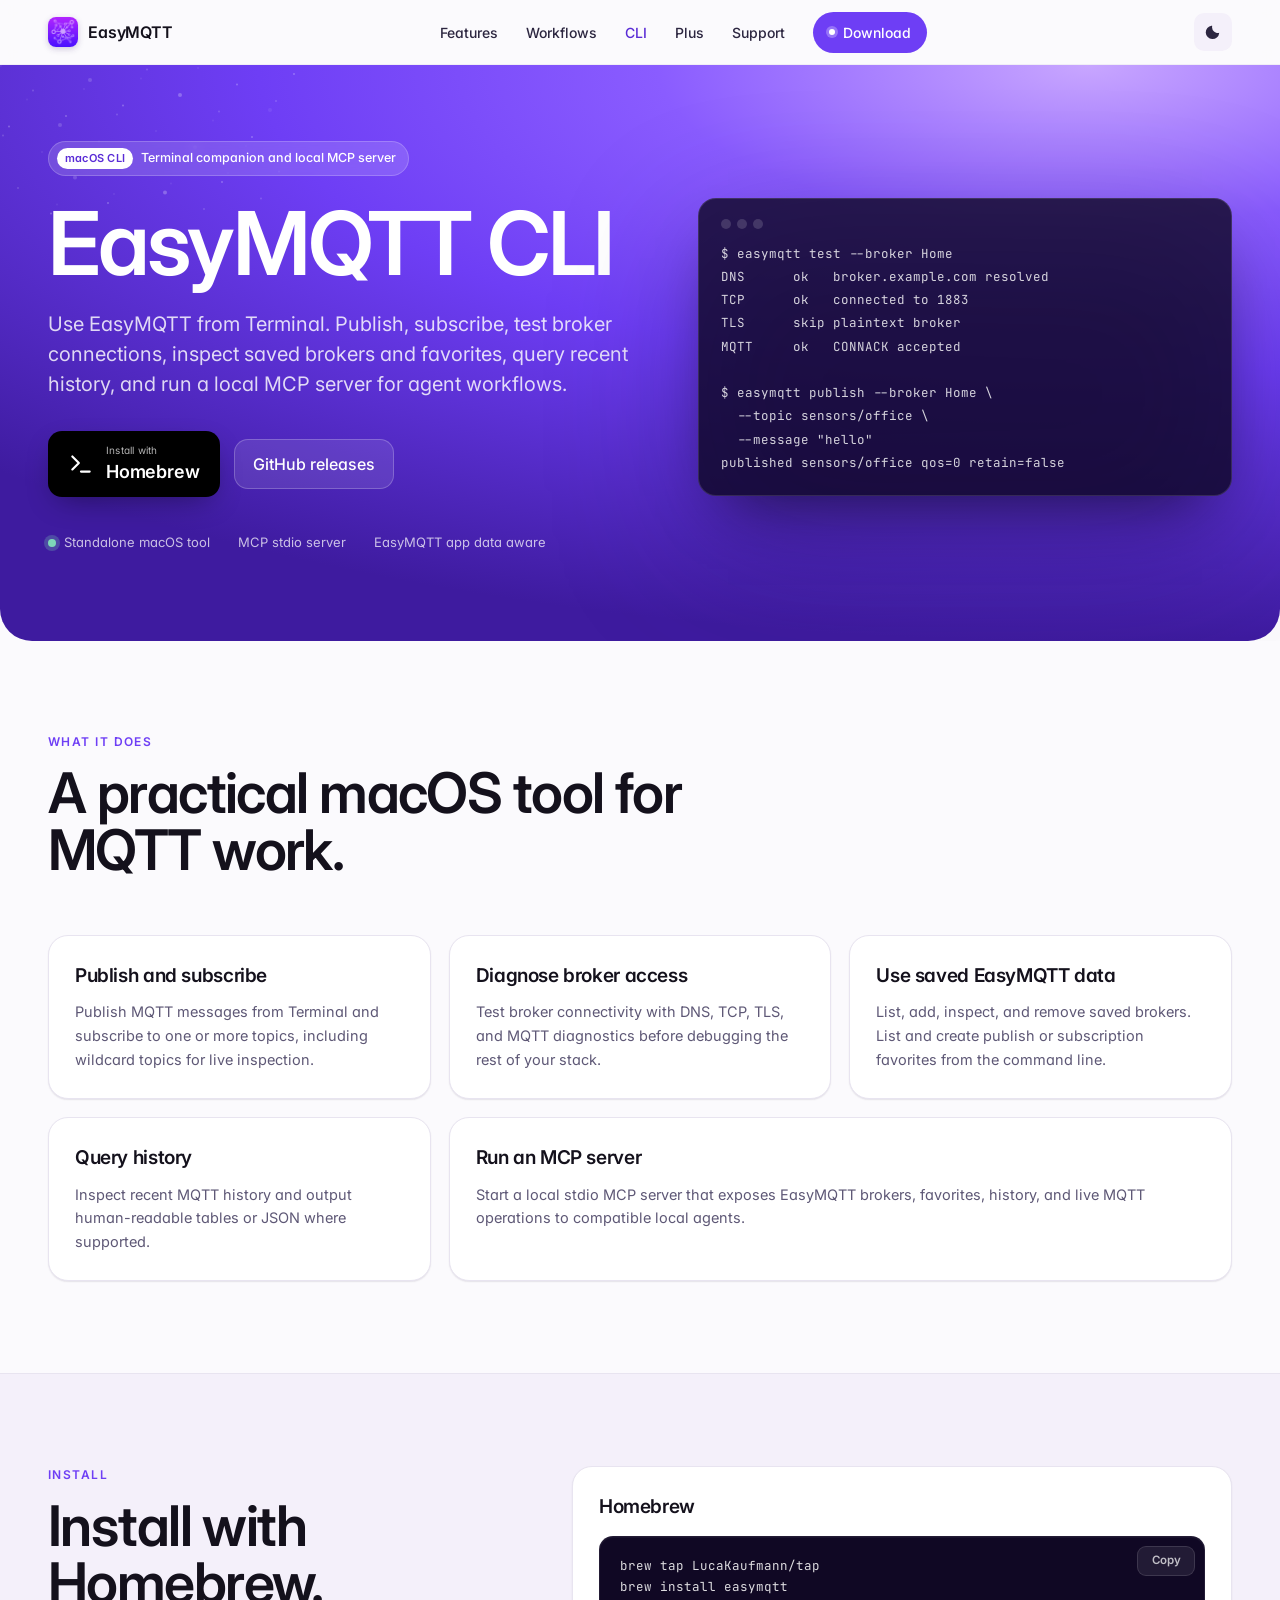
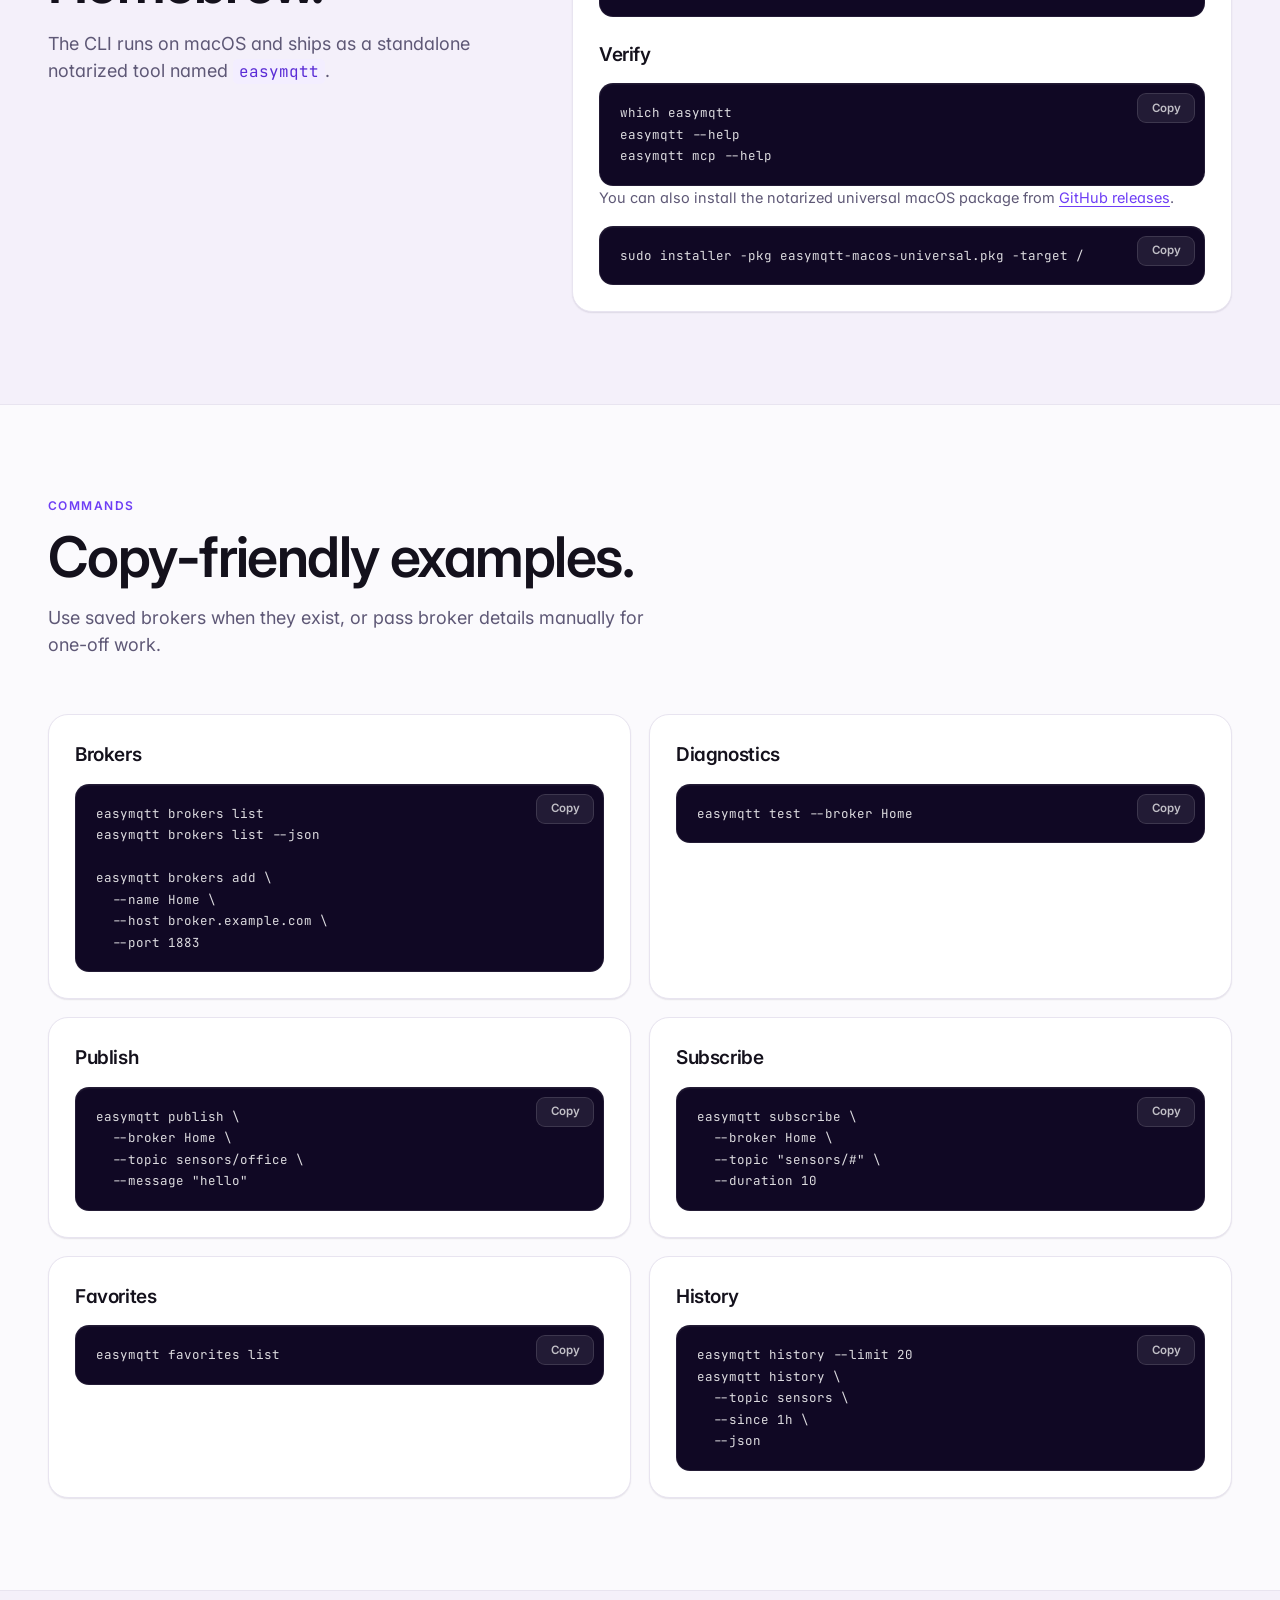
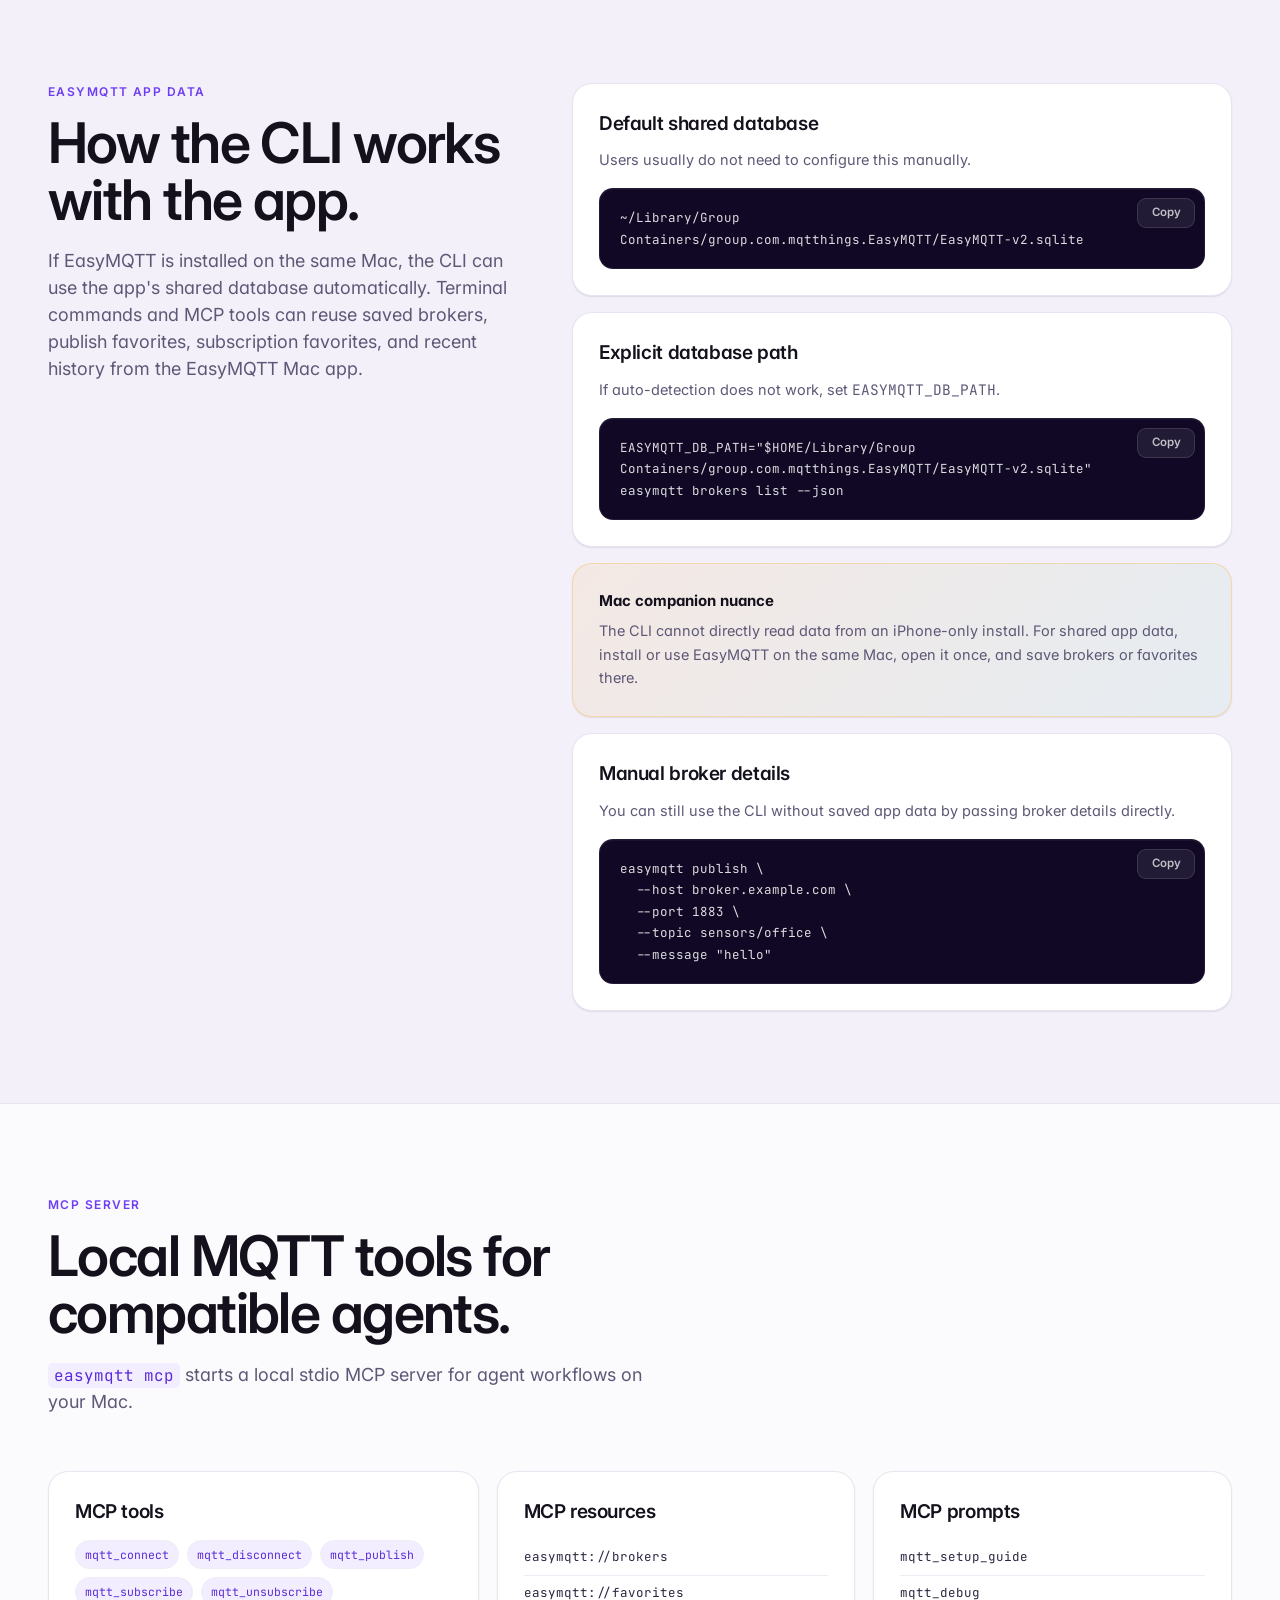
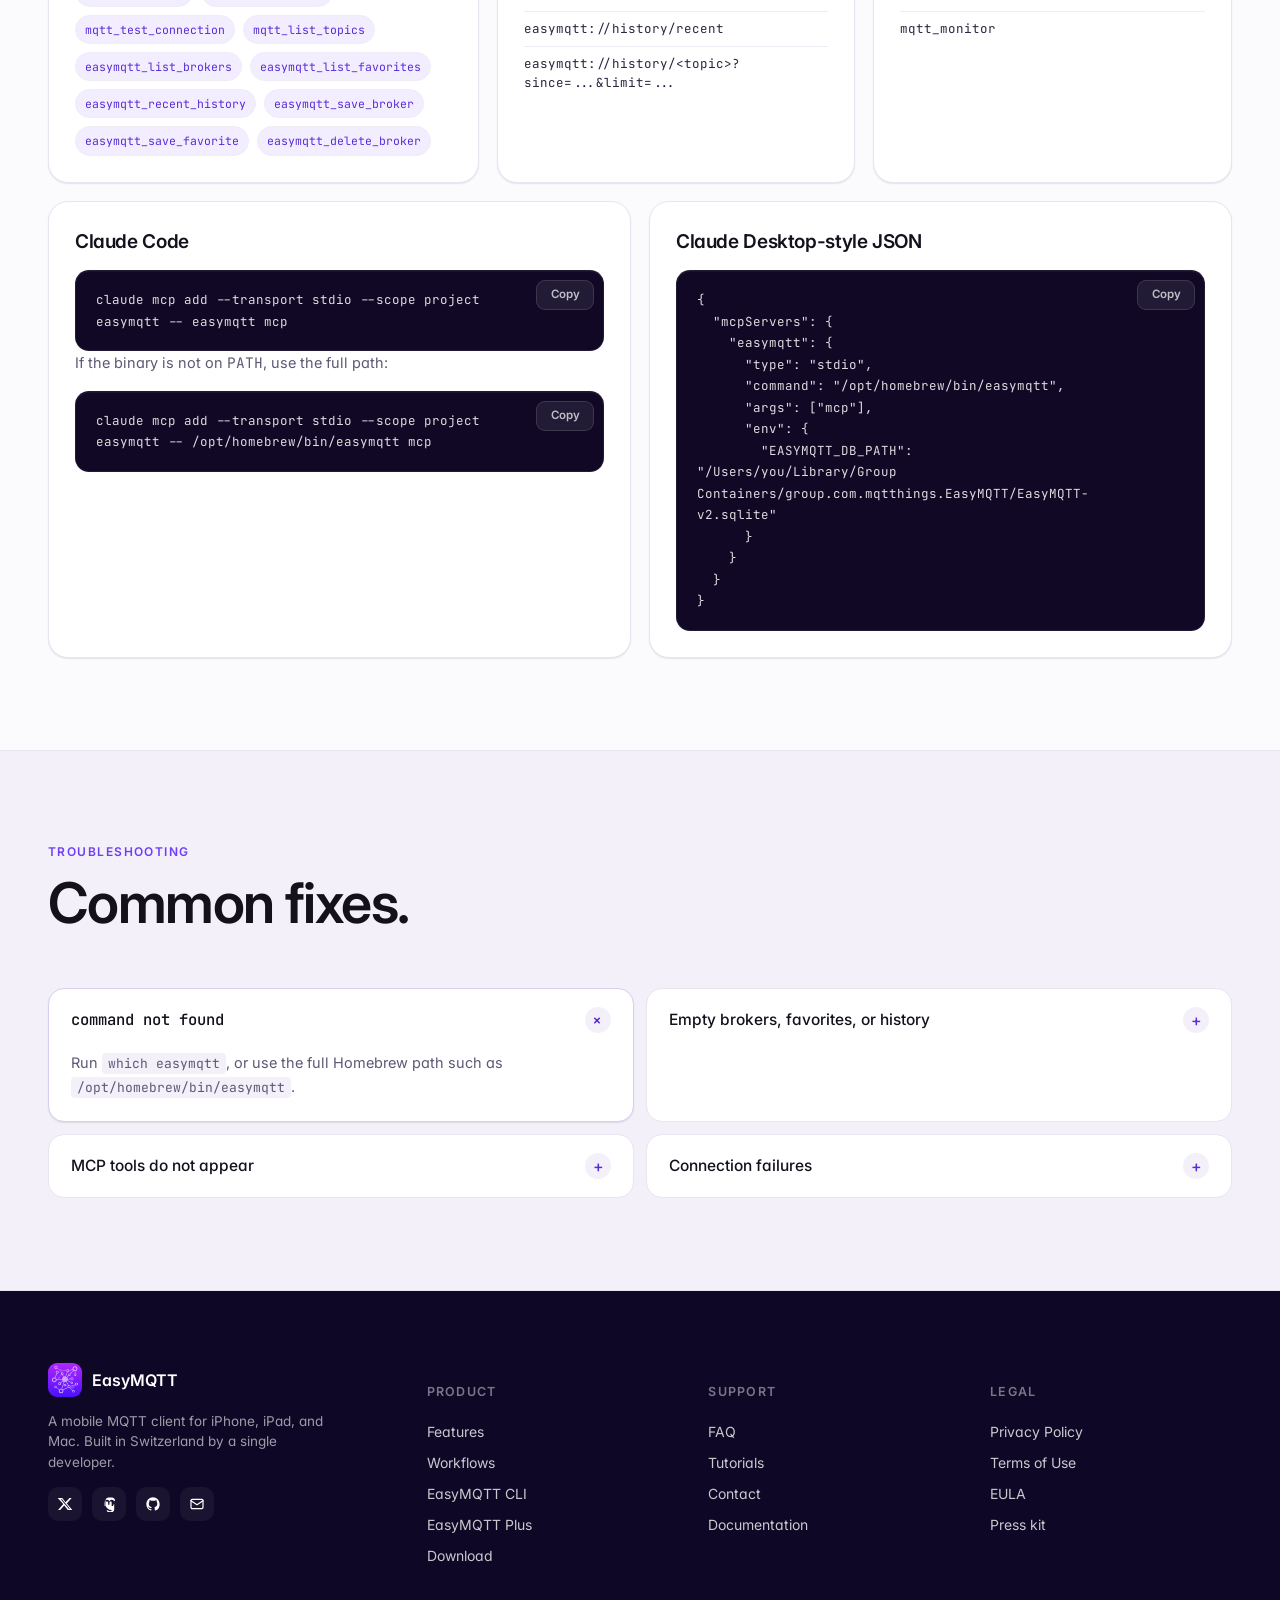
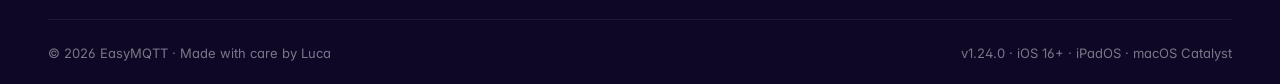
==== commit a5cb913e: "Improve CLI page mobile usability" ====
--- a/cli/index.html
+++ b/cli/index.html
@@ -463,6 +463,60 @@
     });
     navLinks.addEventListener('click', function(){ setMenuOpen(false); });
   }
+
+  function fallbackCopy(text){
+    var textarea = document.createElement('textarea');
+    textarea.value = text;
+    textarea.setAttribute('readonly', '');
+    textarea.style.position = 'fixed';
+    textarea.style.top = '-9999px';
+    document.body.appendChild(textarea);
+    textarea.select();
+    try {
+      document.execCommand('copy');
+      return Promise.resolve();
+    } catch (e) {
+      return Promise.reject(e);
+    } finally {
+      document.body.removeChild(textarea);
+    }
+  }
+
+  document.querySelectorAll('pre.code-block').forEach(function(pre, index){
+    var wrapper = document.createElement('div');
+    wrapper.className = 'code-copy-wrap';
+    pre.parentNode.insertBefore(wrapper, pre);
+    wrapper.appendChild(pre);
+
+    var button = document.createElement('button');
+    button.type = 'button';
+    button.className = 'copy-code';
+    button.textContent = 'Copy';
+    button.setAttribute('aria-label', 'Copy code block ' + (index + 1));
+    wrapper.appendChild(button);
+
+    button.addEventListener('click', function(){
+      var code = pre.querySelector('code');
+      var text = code ? code.textContent : pre.textContent;
+      var copy = navigator.clipboard && window.isSecureContext
+        ? navigator.clipboard.writeText(text)
+        : fallbackCopy(text);
+
+      copy.then(function(){
+        button.textContent = 'Copied';
+        button.classList.add('copied');
+        window.setTimeout(function(){
+          button.textContent = 'Copy';
+          button.classList.remove('copied');
+        }, 1800);
+      }).catch(function(){
+        button.textContent = 'Failed';
+        window.setTimeout(function(){
+          button.textContent = 'Copy';
+        }, 1800);
+      });
+    });
+  });
 })();
 </script>
 
--- a/styles.css
+++ b/styles.css
@@ -659,6 +659,14 @@
   gap:56px;
   align-items:center;
 }
+.cli-hero-grid > *,
+.cli-two-col > *,
+.cli-feature-grid > *,
+.command-grid > *,
+.cli-three-col > *,
+.mcp-setup > *{
+  min-width:0;
+}
 .cli-hero h1{
   font-size:clamp(48px, 7vw, 88px);
   margin:22px 0 18px;
@@ -679,6 +687,7 @@
   margin:0;
   white-space:pre-wrap;
   overflow-x:auto;
+  overflow-wrap:anywhere;
 }
 .cli-hero-panel code,
 .terminal code{
@@ -733,6 +742,8 @@
 .doc-card,
 .install-card,
 .notice{
+  min-width:0;
+  max-width:100%;
   background:var(--card);
   border:1px solid var(--line);
   border-radius:20px;
@@ -752,6 +763,7 @@
   font-size:14.5px;
   margin:0 0 16px;
   line-height:1.65;
+  overflow-wrap:anywhere;
 }
 .doc-card p:last-child,
 .install-card p:last-child,
@@ -764,22 +776,71 @@
 .code-block{
   display:block;
   width:100%;
+  min-width:0;
+  max-width:100%;
   margin:14px 0 0;
   padding:18px 20px;
   overflow-x:auto;
-  white-space:pre;
+  white-space:pre-wrap;
+  overflow-wrap:anywhere;
+  word-break:break-word;
   background:#100824;
   border:1px solid rgba(255,255,255,.08);
   border-radius:14px;
   color:rgba(255,255,255,.86);
   box-shadow:inset 0 1px 0 rgba(255,255,255,.04);
 }
+.code-copy-wrap{
+  position:relative;
+  max-width:100%;
+  margin:14px 0 0;
+}
+.code-copy-wrap .code-block{
+  margin:0;
+  padding-right:86px;
+}
 .code-block code{
   font-size:12.5px;
   line-height:1.7;
   color:inherit;
 }
+.copy-code{
+  position:absolute;
+  top:10px;
+  right:10px;
+  z-index:1;
+  display:inline-flex;
+  align-items:center;
+  justify-content:center;
+  min-width:58px;
+  height:30px;
+  padding:0 10px;
+  border:1px solid rgba(255,255,255,.12);
+  border-radius:9px;
+  background:rgba(255,255,255,.08);
+  color:rgba(255,255,255,.72);
+  font-size:11.5px;
+  font-weight:600;
+  line-height:1;
+  transition:background .15s ease, color .15s ease, border-color .15s ease;
+}
+.copy-code:hover,
+.copy-code:focus-visible{
+  background:rgba(255,255,255,.14);
+  border-color:rgba(255,255,255,.2);
+  color:#fff;
+}
+.copy-code:focus-visible{
+  outline:2px solid var(--purple-300);
+  outline-offset:2px;
+}
+.copy-code.copied{
+  color:#100824;
+  background:var(--mint);
+  border-color:transparent;
+}
 .doc-card .code-block:first-child{margin-top:0}
+.doc-card .code-copy-wrap:first-child{margin-top:0}
 .pill-list,
 .mono-list{
   margin:14px 0 0;
@@ -792,6 +853,7 @@
   gap:8px;
 }
 .pill-list li{
+  max-width:100%;
   font-family:'JetBrains Mono',ui-monospace,'SF Mono',Menlo,monospace;
   font-size:11.5px;
   color:var(--purple-700);
@@ -799,6 +861,7 @@
   border:1px solid var(--line-2);
   border-radius:999px;
   padding:5px 9px;
+  overflow-wrap:anywhere;
 }
 .mono-list li{
   font-family:'JetBrains Mono',ui-monospace,'SF Mono',Menlo,monospace;
@@ -854,20 +917,40 @@
   .cli-feature-grid{grid-template-columns:1fr}
   .cli-feature-grid .doc-card,
   .cli-feature-grid .doc-card-wide{grid-column:auto}
+  .cli-hero-grid,
+  .cli-two-col{gap:34px}
 }
 @media (max-width:720px){
-  .cli-hero{padding:56px 0 72px}
-  .cli-section{padding:72px 0}
+  .cli-hero{padding:48px 0 64px}
+  .cli-section{padding:60px 0}
   .command-grid,
   .trouble-grid{grid-template-columns:1fr}
+  .cli-two-col,
+  .command-grid,
+  .cli-three-col,
+  .mcp-setup{gap:14px}
   .doc-card,
   .install-card,
-  .notice{padding:22px;border-radius:16px}
+  .notice{padding:20px;border-radius:16px}
   .code-block{
-    padding:15px 16px;
+    padding:14px 15px;
     border-radius:12px;
   }
+  .code-copy-wrap .code-block{padding-right:15px;padding-top:48px}
+  .copy-code{
+    top:10px;
+    right:10px;
+    height:28px;
+    min-width:54px;
+    font-size:11px;
+  }
   .code-block code{font-size:12px}
+  .cli-hero .eyebrow{
+    max-width:100%;
+    border-radius:16px;
+    flex-wrap:wrap;
+  }
+  .cli-hero .hero-ctas > a{max-width:100%}
 }
 
 /* Feature carousel (mobile) */
